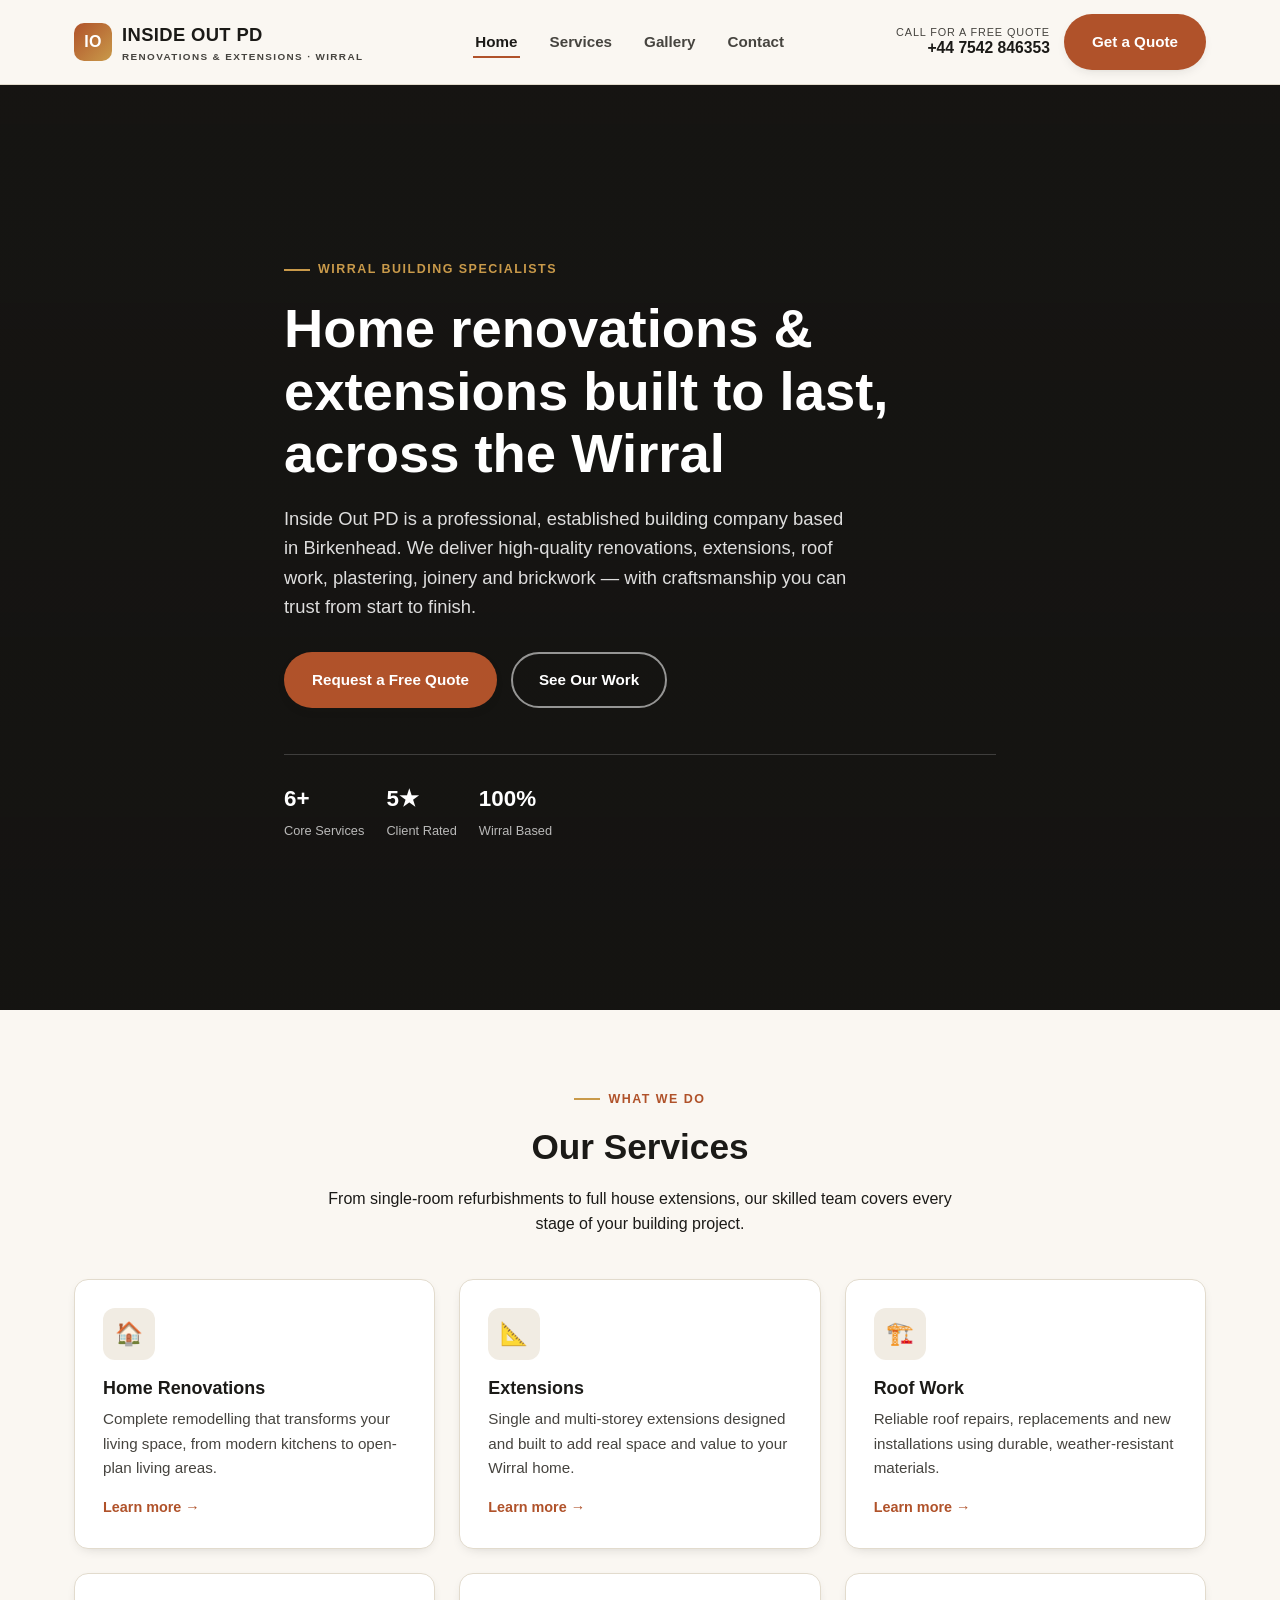
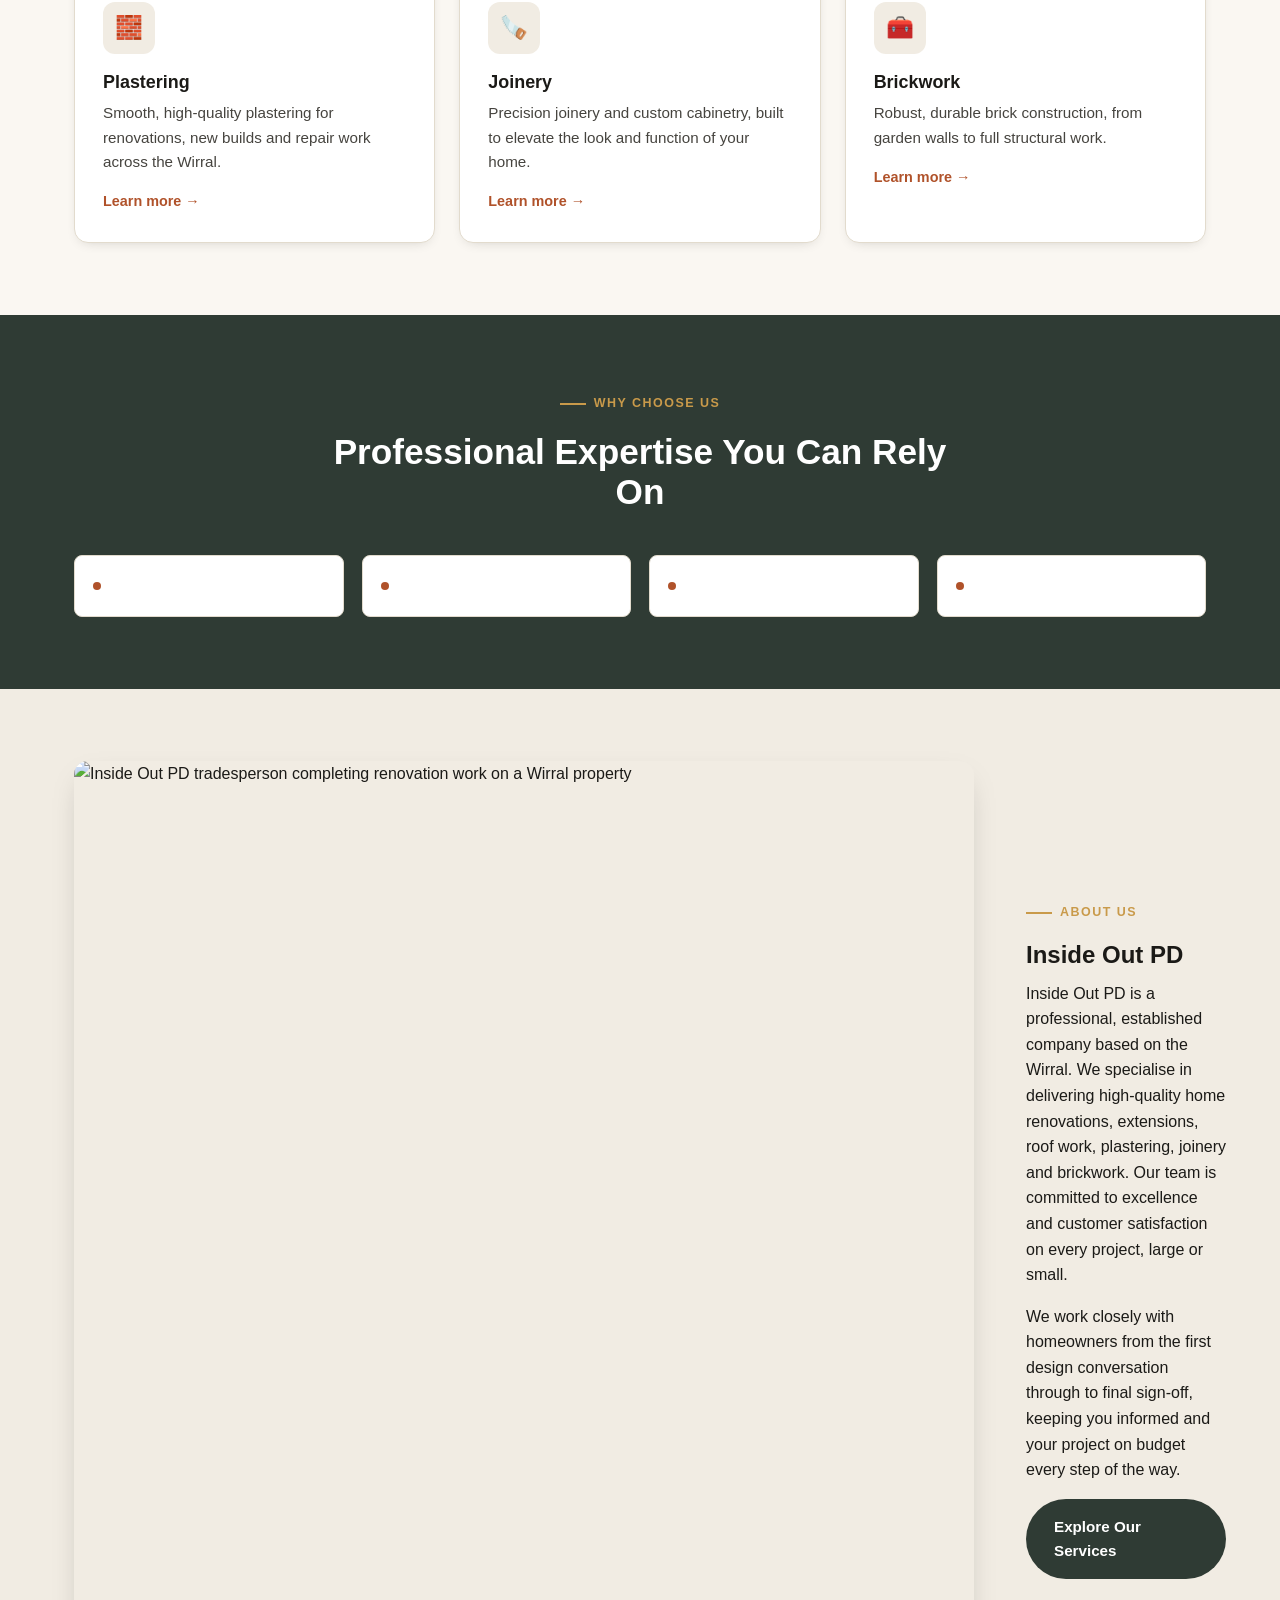
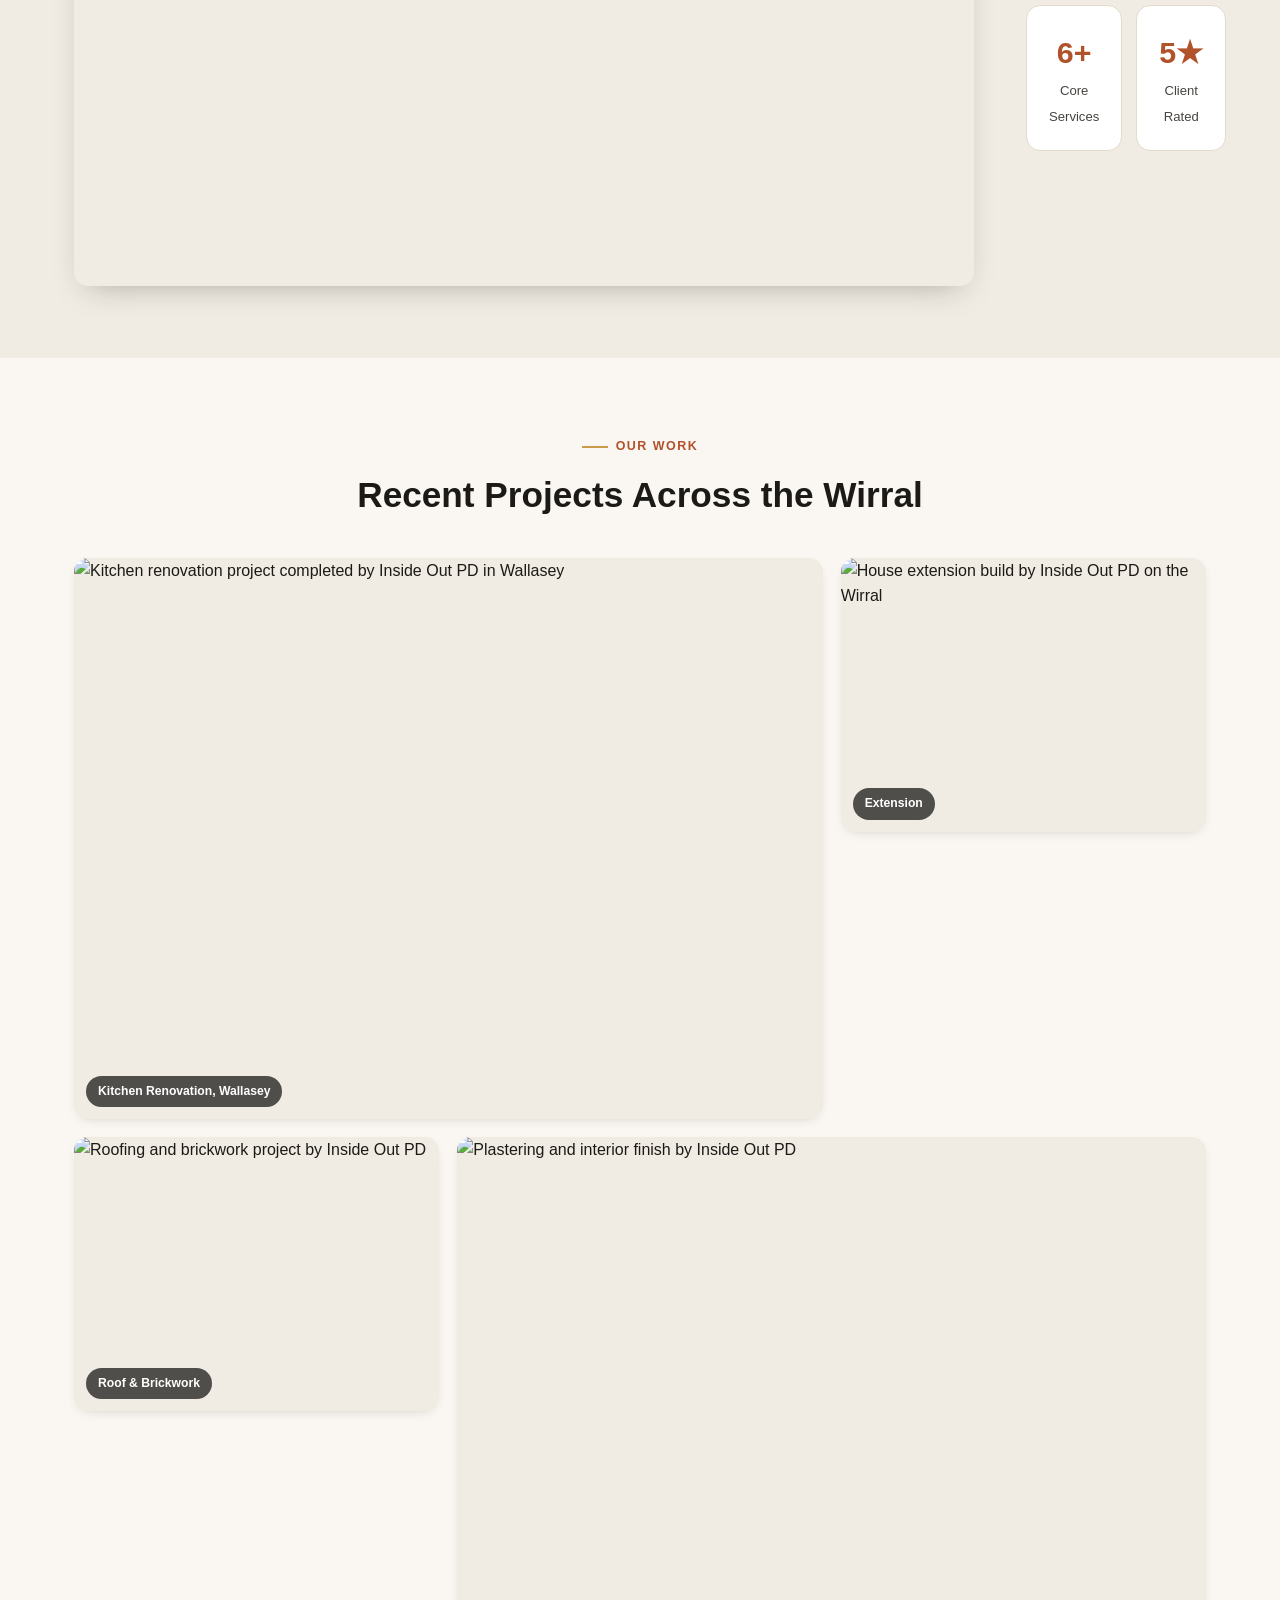
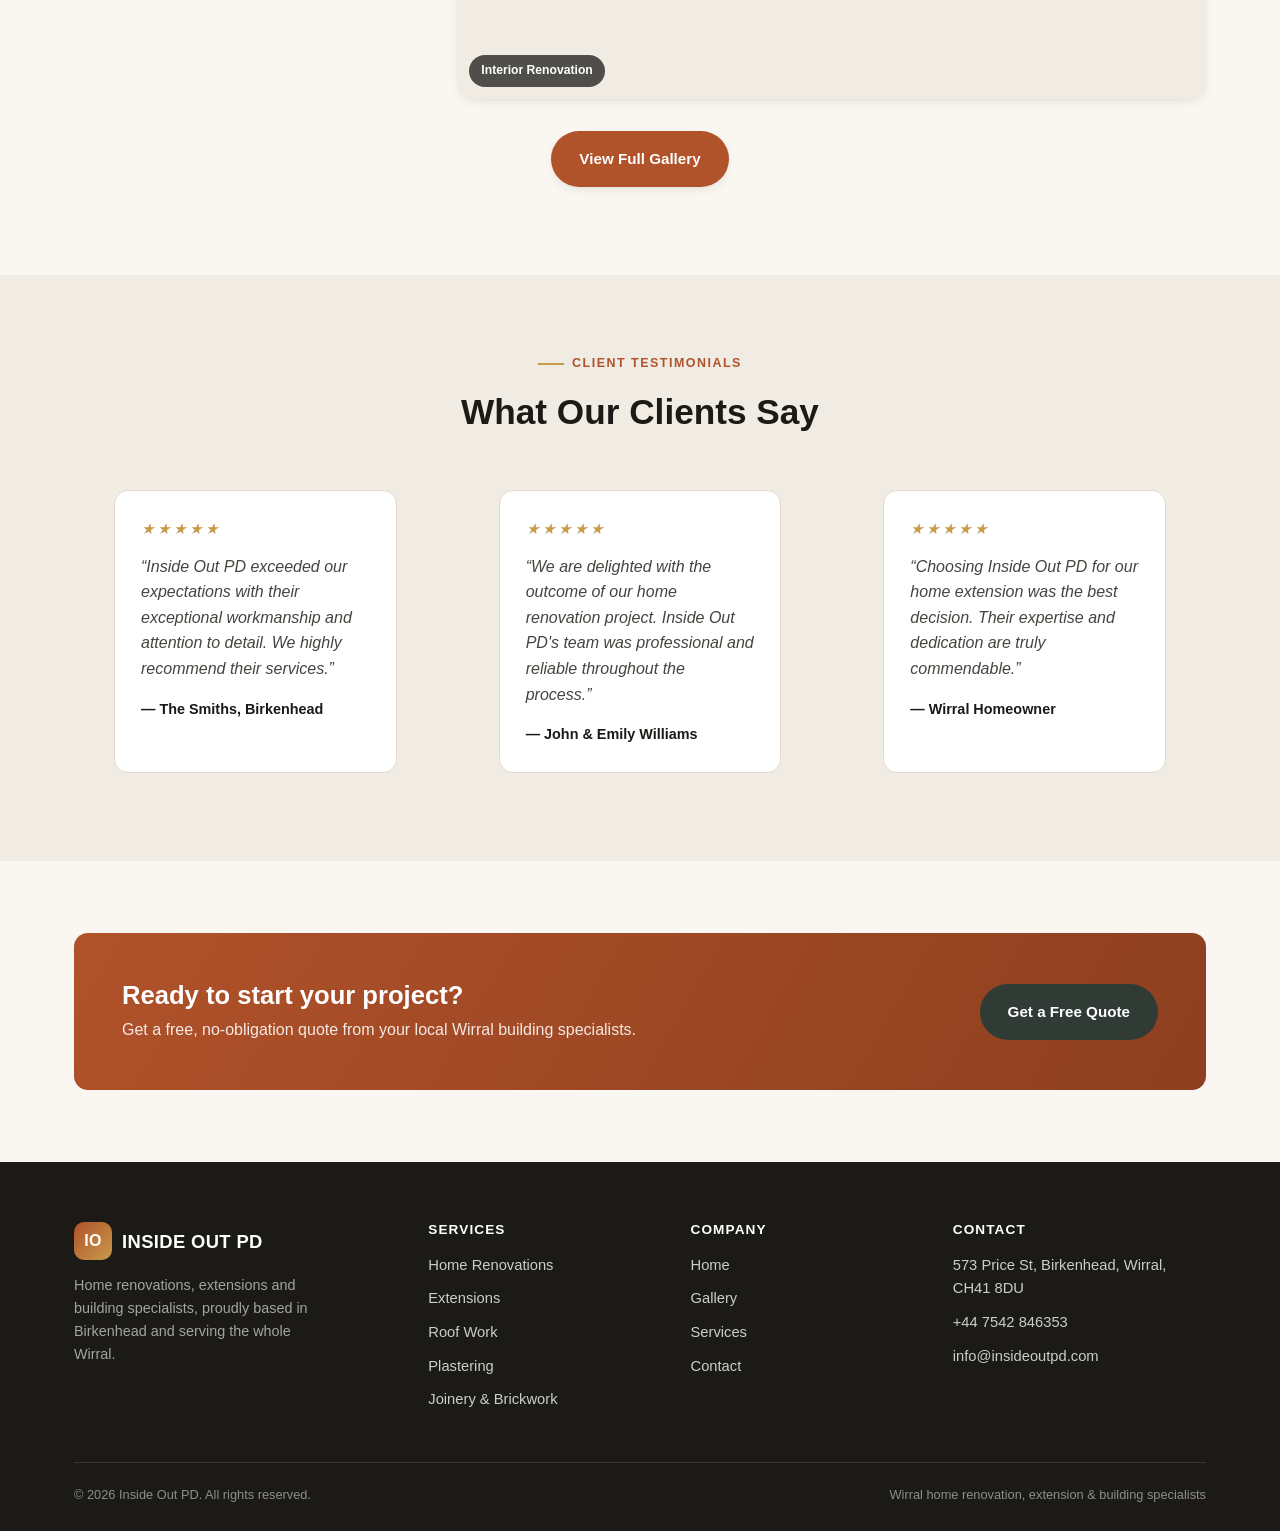
==== index.html @ a09af20e "Initial build — Inside Out PD website Static, SEO/GEO/AI-optimised site rebuilt from the Wix source " ====
<!doctype html>
<html lang="en-GB">
<head>
<meta charset="UTF-8">
<meta name="viewport" content="width=device-width, initial-scale=1">
<title>Inside Out PD | Home Renovations &amp; Extensions, Wirral</title>
<meta name="description" content="Inside Out PD is a trusted Wirral building firm delivering home renovations, extensions, roofing, plastering, joinery &amp; brickwork in Birkenhead, Wallasey &amp; across the Wirral. Get a free quote.">
<link rel="canonical" href="https://www.insideoutpd.com/">
<meta name="robots" content="index, follow, max-image-preview:large">
<meta name="theme-color" content="#1b1a17">
<link rel="icon" href="/favicon.ico" sizes="any">

<!-- Open Graph / Social -->
<meta property="og:type" content="website">
<meta property="og:site_name" content="Inside Out PD">
<meta property="og:title" content="Inside Out PD | Home Renovations & Extensions, Wirral">
<meta property="og:description" content="Trusted Wirral builders for renovations, extensions, roofing, plastering, joinery &amp; brickwork. Skilled team, exceptional craftsmanship, reliable service.">
<meta property="og:url" content="https://www.insideoutpd.com/">
<meta property="og:image" content="https://www.insideoutpd.com/images/hero.jpg">
<meta property="og:locale" content="en_GB">
<meta name="twitter:card" content="summary_large_image">
<meta name="twitter:title" content="Inside Out PD | Home Renovations & Extensions, Wirral">
<meta name="twitter:description" content="Trusted Wirral builders for renovations, extensions, roofing, plastering, joinery &amp; brickwork.">
<meta name="twitter:image" content="https://www.insideoutpd.com/images/hero.jpg">

<!-- Local / geo signals -->
<meta name="geo.region" content="GB-WRL">
<meta name="geo.placename" content="Birkenhead, Wirral">
<meta name="geo.position" content="53.3928;-3.0181">
<meta name="ICBM" content="53.3928, -3.0181">

<link rel="stylesheet" href="/css/style.css">

<!-- LocalBusiness structured data -->
<script type="application/ld+json">
{
  "@context": "https://schema.org",
  "@type": "GeneralContractor",
  "@id": "https://www.insideoutpd.com/#business",
  "name": "Inside Out PD",
  "alternateName": "INSIDE OUT PD",
  "description": "Inside Out PD is an established Wirral-based building company specialising in home renovations, extensions, roof work, plastering, joinery and brickwork.",
  "url": "https://www.insideoutpd.com/",
  "telephone": "+447542846353",
  "email": "info@insideoutpd.com",
  "image": "https://www.insideoutpd.com/images/hero.jpg",
  "logo": "https://www.insideoutpd.com/images/hero.jpg",
  "priceRange": "££",
  "address": {
    "@type": "PostalAddress",
    "streetAddress": "573 Price St",
    "addressLocality": "Birkenhead",
    "addressRegion": "Wirral",
    "postalCode": "CH41 8DU",
    "addressCountry": "GB"
  },
  "geo": {
    "@type": "GeoCoordinates",
    "latitude": 53.3928,
    "longitude": -3.0181
  },
  "areaServed": [
    { "@type": "City", "name": "Birkenhead" },
    { "@type": "City", "name": "Wallasey" },
    { "@type": "City", "name": "Bebington" },
    { "@type": "City", "name": "Bromborough" },
    { "@type": "City", "name": "Heswall" },
    { "@type": "City", "name": "West Kirby" },
    { "@type": "City", "name": "Hoylake" },
    { "@type": "City", "name": "Prenton" },
    { "@type": "City", "name": "Oxton" },
    { "@type": "City", "name": "New Brighton" },
    { "@type": "AdministrativeArea", "name": "Wirral" }
  ],
  "openingHoursSpecification": [
    { "@type": "OpeningHoursSpecification", "dayOfWeek": ["Monday","Tuesday","Wednesday","Thursday","Friday"], "opens": "08:00", "closes": "18:00" },
    { "@type": "OpeningHoursSpecification", "dayOfWeek": "Saturday", "opens": "09:00", "closes": "14:00" }
  ],
  "sameAs": [],
  "hasOfferCatalog": {
    "@type": "OfferCatalog",
    "name": "Building services",
    "itemListElement": [
      { "@type": "Offer", "itemOffered": { "@type": "Service", "name": "Home Renovations" } },
      { "@type": "Offer", "itemOffered": { "@type": "Service", "name": "House Extensions" } },
      { "@type": "Offer", "itemOffered": { "@type": "Service", "name": "Roof Work" } },
      { "@type": "Offer", "itemOffered": { "@type": "Service", "name": "Plastering" } },
      { "@type": "Offer", "itemOffered": { "@type": "Service", "name": "Joinery" } },
      { "@type": "Offer", "itemOffered": { "@type": "Service", "name": "Brickwork" } }
    ]
  }
}
</script>

<!-- FAQ structured data (also boosts AI answer-engine / voice search visibility) -->
<script type="application/ld+json">
{
  "@context": "https://schema.org",
  "@type": "FAQPage",
  "mainEntity": [
    {
      "@type": "Question",
      "name": "What areas of the Wirral does Inside Out PD cover?",
      "acceptedAnswer": { "@type": "Answer", "text": "Inside Out PD is based in Birkenhead and works right across the Wirral peninsula, including Wallasey, Bebington, Bromborough, Heswall, West Kirby, Hoylake, Prenton, Oxton and New Brighton." }
    },
    {
      "@type": "Question",
      "name": "What building services does Inside Out PD offer?",
      "acceptedAnswer": { "@type": "Answer", "text": "We handle full home renovations, house extensions, roof work (repairs, replacements and new installations), plastering, joinery and brickwork, from first design consultation through to completion." }
    },
    {
      "@type": "Question",
      "name": "Is Inside Out PD experienced with house extensions in Wirral?",
      "acceptedAnswer": { "@type": "Answer", "text": "Yes. House extensions are one of our core specialisms, covering everything from single-storey kitchen extensions to full multi-room additions, managed from planning through to snagging." }
    },
    {
      "@type": "Question",
      "name": "How do I get a quote from Inside Out PD?",
      "acceptedAnswer": { "@type": "Answer", "text": "Call +44 7542 846353, email info@insideoutpd.com, or fill in the contact form on this website with details of your project and we'll get back to you to arrange a free, no-obligation consultation." }
    }
  ]
}
</script>
</head>
<body>
<a class="skip-link" href="#main">Skip to main content</a>

<header class="site-header">
  <div class="wrap">
    <a class="brand" href="/">
      <span class="brand-mark">IO</span>
      <span>INSIDE OUT PD<small>Renovations &amp; Extensions · Wirral</small></span>
    </a>
    <nav class="primary-nav" id="primary-nav" aria-label="Primary">
      <ul>
        <li><a href="/" aria-current="page">Home</a></li>
        <li><a href="/services.html">Services</a></li>
        <li><a href="/gallery.html">Gallery</a></li>
        <li><a href="/contact.html">Contact</a></li>
      </ul>
    </nav>
    <div class="header-cta">
      <a class="header-phone" href="tel:+447542846353">
        <small>Call for a free quote</small>
        <strong>+44 7542 846353</strong>
      </a>
      <a class="btn btn-primary" href="/contact.html">Get a Quote</a>
      <button class="nav-toggle" aria-label="Toggle menu" aria-expanded="false" aria-controls="primary-nav"><span></span></button>
    </div>
  </div>
</header>

<main id="main">

  <section class="hero">
    <div class="hero-media"><img src="/images/hero.jpg" alt="Recently completed home renovation and extension by Inside Out PD in Wirral" width="2000" height="1224" fetchpriority="high"></div>
    <div class="wrap">
      <p class="eyebrow">Wirral Building Specialists</p>
      <h1>Home renovations &amp; extensions built to last, across the Wirral</h1>
      <p class="lead">Inside Out PD is a professional, established building company based in Birkenhead. We deliver high-quality renovations, extensions, roof work, plastering, joinery and brickwork — with craftsmanship you can trust from start to finish.</p>
      <div class="hero-actions">
        <a class="btn btn-primary" href="/contact.html">Request a Free Quote</a>
        <a class="btn btn-outline" href="/gallery.html">See Our Work</a>
      </div>
      <div class="hero-trust">
        <div><strong>6+</strong><span>Core Services</span></div>
        <div><strong>5★</strong><span>Client Rated</span></div>
        <div><strong>100%</strong><span>Wirral Based</span></div>
      </div>
    </div>
  </section>

  <section aria-labelledby="services-heading">
    <div class="wrap">
      <div class="section-head center">
        <p class="eyebrow">What We Do</p>
        <h2 id="services-heading">Our Services</h2>
        <p>From single-room refurbishments to full house extensions, our skilled team covers every stage of your building project.</p>
      </div>
      <div class="grid grid-3">
        <article class="card service-card">
          <div class="icon" aria-hidden="true">🏠</div>
          <h3>Home Renovations</h3>
          <p>Complete remodelling that transforms your living space, from modern kitchens to open-plan living areas.</p>
          <a href="/services.html#renovations">Learn more →</a>
        </article>
        <article class="card service-card">
          <div class="icon" aria-hidden="true">📐</div>
          <h3>Extensions</h3>
          <p>Single and multi-storey extensions designed and built to add real space and value to your Wirral home.</p>
          <a href="/services.html#extensions">Learn more →</a>
        </article>
        <article class="card service-card">
          <div class="icon" aria-hidden="true">🏗️</div>
          <h3>Roof Work</h3>
          <p>Reliable roof repairs, replacements and new installations using durable, weather-resistant materials.</p>
          <a href="/services.html#roofing">Learn more →</a>
        </article>
        <article class="card service-card">
          <div class="icon" aria-hidden="true">🧱</div>
          <h3>Plastering</h3>
          <p>Smooth, high-quality plastering for renovations, new builds and repair work across the Wirral.</p>
          <a href="/services.html#plastering">Learn more →</a>
        </article>
        <article class="card service-card">
          <div class="icon" aria-hidden="true">🪚</div>
          <h3>Joinery</h3>
          <p>Precision joinery and custom cabinetry, built to elevate the look and function of your home.</p>
          <a href="/services.html#joinery">Learn more →</a>
        </article>
        <article class="card service-card">
          <div class="icon" aria-hidden="true">🧰</div>
          <h3>Brickwork</h3>
          <p>Robust, durable brick construction, from garden walls to full structural work.</p>
          <a href="/services.html#brickwork">Learn more →</a>
        </article>
      </div>
    </div>
  </section>

  <section class="section-dark" aria-labelledby="expertise-heading">
    <div class="wrap">
      <div class="section-head center">
        <p class="eyebrow">Why Choose Us</p>
        <h2 id="expertise-heading">Professional Expertise You Can Rely On</h2>
      </div>
      <ul class="value-list">
        <li>Skilled Team</li>
        <li>Exceptional Craftsmanship</li>
        <li>Reliable &amp; Accountable</li>
        <li>Free, No-Obligation Quotes</li>
      </ul>
    </div>
  </section>

  <section class="section-alt" aria-labelledby="about-heading">
    <div class="wrap about-grid">
      <div class="about-media">
        <img src="/images/about.jpg" alt="Inside Out PD tradesperson completing renovation work on a Wirral property" width="900" height="1125" loading="lazy">
      </div>
      <div>
        <p class="eyebrow">About Us</p>
        <h2 id="about-heading">Inside Out PD</h2>
        <p>Inside Out PD is a professional, established company based on the Wirral. We specialise in delivering high-quality home renovations, extensions, roof work, plastering, joinery and brickwork. Our team is committed to excellence and customer satisfaction on every project, large or small.</p>
        <p>We work closely with homeowners from the first design conversation through to final sign-off, keeping you informed and your project on budget every step of the way.</p>
        <a class="btn btn-dark" href="/services.html">Explore Our Services</a>
        <div class="about-stats">
          <div class="stat"><strong>6+</strong><span>Core Services</span></div>
          <div class="stat"><strong>5★</strong><span>Client Rated</span></div>
        </div>
      </div>
    </div>
  </section>

  <section aria-labelledby="work-heading">
    <div class="wrap">
      <div class="section-head center">
        <p class="eyebrow">Our Work</p>
        <h2 id="work-heading">Recent Projects Across the Wirral</h2>
      </div>
      <div class="gallery-grid">
        <div class="gallery-item wide"><img src="/images/work-1.jpg" alt="Kitchen renovation project completed by Inside Out PD in Wallasey" loading="lazy"><span class="tag">Kitchen Renovation, Wallasey</span></div>
        <div class="gallery-item"><img src="/images/work-2.jpg" alt="House extension build by Inside Out PD on the Wirral" loading="lazy"><span class="tag">Extension</span></div>
        <div class="gallery-item"><img src="/images/work-4.jpg" alt="Roofing and brickwork project by Inside Out PD" loading="lazy"><span class="tag">Roof &amp; Brickwork</span></div>
        <div class="gallery-item wide"><img src="/images/work-5.jpg" alt="Plastering and interior finish by Inside Out PD" loading="lazy"><span class="tag">Interior Renovation</span></div>
      </div>
      <p style="text-align:center; margin-top:32px;"><a class="btn btn-primary" href="/gallery.html">View Full Gallery</a></p>
    </div>
  </section>

  <section class="section-alt" aria-labelledby="testimonials-heading">
    <div class="wrap">
      <div class="section-head center">
        <p class="eyebrow">Client Testimonials</p>
        <h2 id="testimonials-heading">What Our Clients Say</h2>
      </div>
      <div class="testimonial-grid">
        <blockquote class="testimonial-card">
          <p class="stars" aria-hidden="true">★★★★★</p>
          <p>“Inside Out PD exceeded our expectations with their exceptional workmanship and attention to detail. We highly recommend their services.”</p>
          <footer>— The Smiths, Birkenhead</footer>
        </blockquote>
        <blockquote class="testimonial-card">
          <p class="stars" aria-hidden="true">★★★★★</p>
          <p>“We are delighted with the outcome of our home renovation project. Inside Out PD's team was professional and reliable throughout the process.”</p>
          <footer>— John &amp; Emily Williams</footer>
        </blockquote>
        <blockquote class="testimonial-card">
          <p class="stars" aria-hidden="true">★★★★★</p>
          <p>“Choosing Inside Out PD for our home extension was the best decision. Their expertise and dedication are truly commendable.”</p>
          <footer>— Wirral Homeowner</footer>
        </blockquote>
      </div>
    </div>
  </section>

  <section aria-labelledby="cta-heading">
    <div class="wrap">
      <div class="cta-band">
        <div>
          <h2 id="cta-heading">Ready to start your project?</h2>
          <p>Get a free, no-obligation quote from your local Wirral building specialists.</p>
        </div>
        <a class="btn btn-dark" href="/contact.html">Get a Free Quote</a>
      </div>
    </div>
  </section>

</main>

<footer class="site-footer" id="contact">
  <div class="wrap">
    <div class="footer-grid">
      <div class="footer-brand">
        <a class="brand" href="/" style="color:#fff; margin-bottom:14px;">
          <span class="brand-mark">IO</span>
          <span>INSIDE OUT PD</span>
        </a>
        <p>Home renovations, extensions and building specialists, proudly based in Birkenhead and serving the whole Wirral.</p>
      </div>
      <div>
        <h4>Services</h4>
        <ul>
          <li><a href="/services.html#renovations">Home Renovations</a></li>
          <li><a href="/services.html#extensions">Extensions</a></li>
          <li><a href="/services.html#roofing">Roof Work</a></li>
          <li><a href="/services.html#plastering">Plastering</a></li>
          <li><a href="/services.html#joinery">Joinery &amp; Brickwork</a></li>
        </ul>
      </div>
      <div>
        <h4>Company</h4>
        <ul>
          <li><a href="/">Home</a></li>
          <li><a href="/gallery.html">Gallery</a></li>
          <li><a href="/services.html">Services</a></li>
          <li><a href="/contact.html">Contact</a></li>
        </ul>
      </div>
      <div>
        <h4>Contact</h4>
        <address style="font-style:normal;">
          <ul>
            <li>573 Price St, Birkenhead, Wirral, CH41 8DU</li>
            <li><a href="tel:+447542846353">+44 7542 846353</a></li>
            <li><a href="mailto:info@insideoutpd.com">info@insideoutpd.com</a></li>
          </ul>
        </address>
      </div>
    </div>
    <div class="footer-bottom">
      <span>© <span id="year">2026</span> Inside Out PD. All rights reserved.</span>
      <span>Wirral home renovation, extension &amp; building specialists</span>
    </div>
  </div>
</footer>

<script src="/js/main.js"></script>
</body>
</html>
---- css/style.css ----
/* ==========================================================================
   INSIDE OUT PD — stylesheet
   Home renovations, extensions & building specialists, Wirral
   ========================================================================== */

:root {
  --ink: #1b1a17;
  --ink-soft: #46443f;
  --paper: #faf7f2;
  --paper-alt: #f1ece3;
  --line: #e2dbcd;
  --brand: #b0522a;      /* brick/terracotta */
  --brand-dark: #8d3f1f;
  --brand-ink: #ffffff;
  --accent: #2f3b34;     /* deep slate green */
  --accent-light: #3f4f45;
  --gold: #c99a4a;
  --radius: 14px;
  --radius-sm: 8px;
  --shadow: 0 12px 30px -14px rgba(27, 26, 23, 0.35);
  --shadow-sm: 0 4px 14px -8px rgba(27, 26, 23, 0.3);
  --max: 1180px;
  --font: -apple-system, BlinkMacSystemFont, "Segoe UI", Roboto, "Helvetica Neue", Arial, sans-serif;
}

* { box-sizing: border-box; }
html { scroll-behavior: smooth; }

body {
  margin: 0;
  font-family: var(--font);
  color: var(--ink);
  background: var(--paper);
  line-height: 1.6;
  -webkit-font-smoothing: antialiased;
}

img { max-width: 100%; display: block; }
a { color: inherit; }
h1, h2, h3, h4 { line-height: 1.15; margin: 0 0 .5em; font-weight: 700; }
p { margin: 0 0 1em; }
ul { margin: 0; padding: 0; list-style: none; }

.wrap {
  max-width: var(--max);
  margin: 0 auto;
  padding: 0 24px;
}

.skip-link {
  position: absolute;
  left: -999px;
  top: 0;
  background: var(--brand);
  color: #fff;
  padding: 12px 18px;
  z-index: 200;
  border-radius: 0 0 8px 0;
}
.skip-link:focus { left: 0; }

/* ---------- Buttons ---------- */
.btn {
  display: inline-flex;
  align-items: center;
  gap: 8px;
  padding: 14px 26px;
  border-radius: 999px;
  font-weight: 700;
  font-size: 0.95rem;
  text-decoration: none;
  border: 2px solid transparent;
  cursor: pointer;
  transition: transform .15s ease, box-shadow .15s ease, background-color .15s ease, color .15s ease;
}
.btn:hover { transform: translateY(-2px); }
.btn-primary {
  background: var(--brand);
  color: #fff;
  box-shadow: var(--shadow-sm);
}
.btn-primary:hover { background: var(--brand-dark); }
.btn-outline {
  background: transparent;
  border-color: rgba(255,255,255,0.55);
  color: inherit;
}
.btn-outline:hover { background: rgba(255,255,255,0.12); }
.btn-dark {
  background: var(--accent);
  color: #fff;
}
.btn-dark:hover { background: var(--accent-light); }
.btn-block { width: 100%; justify-content: center; }

/* ---------- Header ---------- */
.site-header {
  position: sticky;
  top: 0;
  z-index: 100;
  background: rgba(250, 247, 242, 0.92);
  backdrop-filter: saturate(160%) blur(10px);
  border-bottom: 1px solid var(--line);
}
.site-header .wrap {
  display: flex;
  align-items: center;
  justify-content: space-between;
  padding-top: 14px;
  padding-bottom: 14px;
  gap: 24px;
}
.brand {
  display: flex;
  align-items: center;
  gap: 10px;
  text-decoration: none;
  font-weight: 800;
  letter-spacing: 0.02em;
  font-size: 1.15rem;
  color: var(--ink);
}
.brand-mark {
  width: 38px;
  height: 38px;
  border-radius: 10px;
  background: linear-gradient(135deg, var(--brand), var(--gold));
  display: grid;
  place-items: center;
  color: #fff;
  font-size: 1rem;
  font-weight: 900;
  flex: none;
}
.brand small {
  display: block;
  font-size: 0.62rem;
  font-weight: 600;
  letter-spacing: 0.14em;
  color: var(--ink-soft);
  text-transform: uppercase;
}

.nav-toggle {
  display: none;
  background: none;
  border: 1px solid var(--line);
  border-radius: 8px;
  padding: 8px 10px;
  cursor: pointer;
}
.nav-toggle span,
.nav-toggle span::before,
.nav-toggle span::after {
  content: "";
  display: block;
  width: 20px;
  height: 2px;
  background: var(--ink);
  position: relative;
  transition: transform .2s ease, opacity .2s ease;
}
.nav-toggle span::before { position: absolute; top: -6px; }
.nav-toggle span::after { position: absolute; top: 6px; }

.primary-nav ul {
  display: flex;
  align-items: center;
  gap: 28px;
}
.primary-nav a {
  text-decoration: none;
  font-weight: 600;
  font-size: 0.95rem;
  color: var(--ink-soft);
  padding: 6px 2px;
  border-bottom: 2px solid transparent;
}
.primary-nav a:hover,
.primary-nav a[aria-current="page"] {
  color: var(--ink);
  border-color: var(--brand);
}
.header-cta {
  display: flex;
  align-items: center;
  gap: 14px;
}
.header-phone {
  display: flex;
  flex-direction: column;
  text-decoration: none;
  text-align: right;
  line-height: 1.2;
}
.header-phone small { font-size: 0.68rem; color: var(--ink-soft); text-transform: uppercase; letter-spacing: .08em; }
.header-phone strong { font-size: 0.98rem; }

/* ---------- Hero ---------- */
.hero {
  position: relative;
  color: #fff;
  background: linear-gradient(180deg, rgba(19,18,16,.68), rgba(19,18,16,.82)), var(--ink) center/cover;
}
.hero-media {
  position: absolute;
  inset: 0;
  z-index: -1;
}
.hero-media img {
  width: 100%;
  height: 100%;
  object-fit: cover;
}
.hero .wrap {
  padding-top: 96px;
  padding-bottom: 96px;
  max-width: 760px;
}
.eyebrow {
  display: inline-flex;
  align-items: center;
  gap: 8px;
  font-size: 0.78rem;
  font-weight: 700;
  letter-spacing: .12em;
  text-transform: uppercase;
  color: var(--gold);
  margin-bottom: 18px;
}
.eyebrow::before {
  content: "";
  width: 26px;
  height: 2px;
  background: var(--gold);
}
.hero h1 {
  font-size: clamp(2.1rem, 5vw, 3.4rem);
  margin-bottom: 18px;
}
.hero p.lead {
  font-size: 1.15rem;
  color: rgba(255,255,255,0.86);
  max-width: 56ch;
}
.hero-actions {
  display: flex;
  flex-wrap: wrap;
  gap: 14px;
  margin-top: 30px;
}
.hero-trust {
  display: flex;
  flex-wrap: wrap;
  gap: 22px;
  margin-top: 46px;
  padding-top: 26px;
  border-top: 1px solid rgba(255,255,255,0.18);
}
.hero-trust div strong { display: block; font-size: 1.4rem; }
.hero-trust div span { font-size: 0.8rem; color: rgba(255,255,255,0.7); }

/* Page header (non-home) */
.page-header {
  background: var(--accent);
  color: #fff;
  padding: 64px 0 46px;
}
.page-header .eyebrow { color: var(--gold); }
.page-header h1 { font-size: clamp(1.9rem, 4vw, 2.6rem); }
.page-header p { color: rgba(255,255,255,0.8); max-width: 62ch; }
.breadcrumbs {
  font-size: 0.82rem;
  color: rgba(255,255,255,0.65);
  margin-bottom: 18px;
}
.breadcrumbs a { color: rgba(255,255,255,0.85); text-decoration: none; }
.breadcrumbs a:hover { text-decoration: underline; }

/* ---------- Sections ---------- */
section { padding: 72px 0; }
.section-alt { background: var(--paper-alt); }
.section-dark { background: var(--accent); color: #fff; }
.section-dark .section-head p { color: rgba(255,255,255,0.75); }

.section-head { max-width: 640px; margin-bottom: 42px; }
.section-head.center { margin-left: auto; margin-right: auto; text-align: center; }
.section-head .eyebrow { color: var(--brand); }
.section-dark .section-head .eyebrow { color: var(--gold); }
.section-head h2 { font-size: clamp(1.6rem, 3.2vw, 2.2rem); }

/* ---------- Grids / Cards ---------- */
.grid {
  display: grid;
  gap: 24px;
}
.grid-3 { grid-template-columns: repeat(3, 1fr); }
.grid-4 { grid-template-columns: repeat(4, 1fr); }
.grid-2 { grid-template-columns: repeat(2, 1fr); }

.card {
  background: #fff;
  border: 1px solid var(--line);
  border-radius: var(--radius);
  padding: 28px;
  box-shadow: var(--shadow-sm);
}
.service-card .icon {
  width: 52px;
  height: 52px;
  border-radius: 12px;
  background: var(--paper-alt);
  color: var(--brand);
  display: grid;
  place-items: center;
  margin-bottom: 18px;
  font-size: 1.4rem;
}
.service-card h3 { font-size: 1.12rem; }
.service-card p { color: var(--ink-soft); font-size: 0.95rem; margin-bottom: 14px; }
.service-card a { font-weight: 700; color: var(--brand); text-decoration: none; font-size: 0.9rem; }
.service-card a:hover { text-decoration: underline; }

.stat-row {
  display: flex;
  flex-wrap: wrap;
  gap: 20px;
}
.stat {
  flex: 1 1 160px;
  background: #fff;
  border: 1px solid var(--line);
  border-radius: var(--radius);
  padding: 22px;
  text-align: center;
}
.stat strong { display: block; font-size: 1.9rem; color: var(--brand); }
.stat span { font-size: 0.82rem; color: var(--ink-soft); }

/* Values / expertise */
.value-list {
  display: grid;
  grid-template-columns: repeat(4, 1fr);
  gap: 18px;
}
.value-list li {
  background: #fff;
  border: 1px solid var(--line);
  border-radius: var(--radius-sm);
  padding: 18px;
  font-weight: 700;
  font-size: 0.95rem;
  display: flex;
  align-items: center;
  gap: 10px;
}
.value-list li::before {
  content: "";
  width: 8px;
  height: 8px;
  border-radius: 50%;
  background: var(--brand);
  flex: none;
}

/* About */
.about-grid {
  display: grid;
  grid-template-columns: 1fr 1fr;
  gap: 52px;
  align-items: center;
}
.about-media { position: relative; }
.about-media img {
  border-radius: var(--radius);
  box-shadow: var(--shadow);
  aspect-ratio: 4/5;
  object-fit: cover;
  background: var(--paper-alt);
}
.about-stats {
  display: grid;
  grid-template-columns: repeat(2, 1fr);
  gap: 14px;
  margin-top: 26px;
}

/* Gallery */
.gallery-grid {
  display: grid;
  grid-template-columns: repeat(3, 1fr);
  gap: 18px;
}
.gallery-item {
  position: relative;
  border-radius: var(--radius);
  overflow: hidden;
  background: var(--paper-alt);
  aspect-ratio: 4/3;
  box-shadow: var(--shadow-sm);
}
.gallery-item img { width: 100%; height: 100%; object-fit: cover; transition: transform .35s ease; }
.gallery-item:hover img { transform: scale(1.05); }
.gallery-item .tag {
  position: absolute;
  left: 12px;
  bottom: 12px;
  background: rgba(27,26,23,.75);
  color: #fff;
  font-size: 0.76rem;
  font-weight: 700;
  padding: 6px 12px;
  border-radius: 999px;
}
.gallery-item.wide { grid-column: span 2; }
.gallery-filter {
  display: flex;
  flex-wrap: wrap;
  gap: 10px;
  margin-bottom: 30px;
}
.gallery-filter button {
  border: 1px solid var(--line);
  background: #fff;
  padding: 9px 18px;
  border-radius: 999px;
  font-weight: 600;
  font-size: 0.85rem;
  cursor: pointer;
}
.gallery-filter button.is-active,
.gallery-filter button:hover {
  background: var(--brand);
  border-color: var(--brand);
  color: #fff;
}

/* Testimonials */
.testimonial-grid {
  display: grid;
  grid-template-columns: repeat(3, 1fr);
  gap: 22px;
}
.testimonial-card {
  background: #fff;
  border: 1px solid var(--line);
  border-radius: var(--radius);
  padding: 26px;
}
.testimonial-card .stars { color: var(--gold); letter-spacing: 2px; margin-bottom: 12px; font-size: .95rem; }
.testimonial-card p { font-style: italic; color: var(--ink-soft); }
.testimonial-card footer { font-weight: 700; font-size: 0.9rem; margin-top: 12px; }

/* FAQ */
.faq-list { max-width: 780px; }
.faq-item {
  border: 1px solid var(--line);
  border-radius: var(--radius-sm);
  margin-bottom: 12px;
  background: #fff;
  overflow: hidden;
}
.faq-item summary {
  cursor: pointer;
  padding: 18px 20px;
  font-weight: 700;
  list-style: none;
  display: flex;
  justify-content: space-between;
  align-items: center;
  gap: 12px;
}
.faq-item summary::-webkit-details-marker { display: none; }
.faq-item summary::after {
  content: "+";
  font-size: 1.3rem;
  color: var(--brand);
  flex: none;
}
.faq-item[open] summary::after { content: "\2212"; }
.faq-item .faq-body {
  padding: 0 20px 20px;
  color: var(--ink-soft);
}

/* Process steps */
.process-list {
  counter-reset: step;
  display: grid;
  grid-template-columns: repeat(3, 1fr);
  gap: 24px;
}
.process-list li {
  position: relative;
  padding-top: 44px;
}
.process-list li::before {
  counter-increment: step;
  content: counter(step, decimal-leading-zero);
  position: absolute;
  top: 0;
  left: 0;
  font-size: 1.6rem;
  font-weight: 900;
  color: var(--brand);
  opacity: .5;
}
.process-list h3 { font-size: 1.05rem; }
.process-list p { color: var(--ink-soft); font-size: 0.92rem; }

/* Service area list */
.area-list {
  display: flex;
  flex-wrap: wrap;
  gap: 10px;
}
.area-list li {
  background: var(--paper-alt);
  border: 1px solid var(--line);
  border-radius: 999px;
  padding: 8px 16px;
  font-size: 0.88rem;
  font-weight: 600;
}

/* CTA band */
.cta-band {
  background: linear-gradient(120deg, var(--brand), var(--brand-dark));
  color: #fff;
  border-radius: var(--radius);
  padding: 48px;
  display: flex;
  align-items: center;
  justify-content: space-between;
  gap: 24px;
  flex-wrap: wrap;
}
.cta-band h2 { margin-bottom: 6px; font-size: 1.6rem; }
.cta-band p { color: rgba(255,255,255,0.88); margin: 0; }

/* Contact page */
.contact-grid {
  display: grid;
  grid-template-columns: 1fr 1.1fr;
  gap: 40px;
  align-items: start;
}
.contact-info-card {
  background: var(--accent);
  color: #fff;
  border-radius: var(--radius);
  padding: 34px;
}
.contact-info-card h3 { color: #fff; }
.contact-info-list li {
  display: flex;
  gap: 14px;
  margin-bottom: 18px;
  align-items: flex-start;
}
.contact-info-list a { color: #fff; text-decoration: none; font-weight: 600; }
.contact-info-list a:hover { text-decoration: underline; }
.contact-info-list .ico {
  width: 38px; height: 38px; border-radius: 9px;
  background: rgba(255,255,255,0.14);
  display: grid; place-items: center; flex: none;
}
.social-row { display: flex; gap: 10px; margin-top: 22px; }
.social-row a {
  width: 38px; height: 38px; border-radius: 50%;
  background: rgba(255,255,255,0.14);
  display: grid; place-items: center; text-decoration: none; color: #fff;
}

form.contact-form {
  background: #fff;
  border: 1px solid var(--line);
  border-radius: var(--radius);
  padding: 34px;
}
.form-row {
  display: grid;
  grid-template-columns: 1fr 1fr;
  gap: 18px;
}
.field { margin-bottom: 18px; }
.field label {
  display: block;
  font-weight: 700;
  font-size: 0.88rem;
  margin-bottom: 6px;
}
.field input,
.field select,
.field textarea {
  width: 100%;
  padding: 12px 14px;
  border-radius: var(--radius-sm);
  border: 1px solid var(--line);
  font: inherit;
  background: var(--paper);
}
.field input:focus,
.field select:focus,
.field textarea:focus {
  outline: 2px solid var(--brand);
  outline-offset: 1px;
}
.field textarea { resize: vertical; min-height: 130px; }
.hp-field { position: absolute; left: -9999px; top: -9999px; }
.form-note { font-size: 0.8rem; color: var(--ink-soft); margin-top: 12px; }
.form-status {
  margin-top: 16px;
  font-weight: 600;
  font-size: 0.92rem;
}
.form-status[data-state="success"] { color: #2c6b3f; }
.form-status[data-state="error"] { color: #b0342a; }

.map-embed {
  border-radius: var(--radius);
  overflow: hidden;
  border: 1px solid var(--line);
  margin-top: 24px;
}
.map-embed iframe { width: 100%; height: 320px; border: 0; display: block; }

/* Footer */
.site-footer {
  background: var(--ink);
  color: rgba(255,255,255,0.78);
  padding: 60px 0 26px;
}
.footer-grid {
  display: grid;
  grid-template-columns: 1.4fr 1fr 1fr 1.1fr;
  gap: 32px;
  margin-bottom: 40px;
}
.footer-grid h4 {
  color: #fff;
  font-size: 0.85rem;
  text-transform: uppercase;
  letter-spacing: .08em;
  margin-bottom: 16px;
}
.footer-grid li { margin-bottom: 10px; font-size: 0.92rem; }
.footer-grid a { text-decoration: none; color: rgba(255,255,255,0.78); }
.footer-grid a:hover { color: #fff; }
.footer-brand p { color: rgba(255,255,255,0.6); font-size: 0.9rem; max-width: 32ch; }
.footer-bottom {
  border-top: 1px solid rgba(255,255,255,0.12);
  padding-top: 22px;
  display: flex;
  justify-content: space-between;
  flex-wrap: wrap;
  gap: 12px;
  font-size: 0.8rem;
  color: rgba(255,255,255,0.5);
}
.footer-bottom a { color: rgba(255,255,255,0.7); text-decoration: none; }
.footer-bottom a:hover { text-decoration: underline; }

/* 404 */
.error-page { text-align: center; padding: 120px 0; }
.error-page .code { font-size: 5rem; font-weight: 900; color: var(--brand); line-height: 1; }

/* Utility */
.mt-0 { margin-top: 0; }
.visually-hidden {
  position: absolute; width: 1px; height: 1px; overflow: hidden;
  clip: rect(0 0 0 0); white-space: nowrap;
}

/* ---------- Responsive ---------- */
@media (max-width: 960px) {
  .grid-4 { grid-template-columns: repeat(2, 1fr); }
  .grid-3 { grid-template-columns: repeat(2, 1fr); }
  .value-list { grid-template-columns: repeat(2, 1fr); }
  .about-grid { grid-template-columns: 1fr; }
  .contact-grid { grid-template-columns: 1fr; }
  .footer-grid { grid-template-columns: 1fr 1fr; }
  .process-list { grid-template-columns: 1fr; }
  .testimonial-grid { grid-template-columns: 1fr; }
}

@media (max-width: 760px) {
  .primary-nav { display: none; }
  .primary-nav.is-open {
    display: block;
    position: absolute;
    top: 100%;
    left: 0;
    right: 0;
    background: var(--paper);
    border-bottom: 1px solid var(--line);
    box-shadow: var(--shadow);
  }
  .primary-nav.is-open ul {
    flex-direction: column;
    align-items: flex-start;
    padding: 18px 24px 26px;
    gap: 16px;
  }
  .nav-toggle { display: block; }
  .header-phone { display: none; }
  .brand { font-size: 0.92rem; gap: 8px; }
  .brand-mark { width: 32px; height: 32px; font-size: 0.85rem; border-radius: 8px; }
  .brand small { display: none; }
  .site-header .wrap { padding-top: 10px; padding-bottom: 10px; }
  .grid-3, .grid-4, .grid-2 { grid-template-columns: 1fr; }
  .gallery-grid { grid-template-columns: repeat(2, 1fr); }
  .gallery-item.wide { grid-column: span 2; }
  .form-row { grid-template-columns: 1fr; }
  .cta-band { flex-direction: column; align-items: flex-start; }
  .footer-grid { grid-template-columns: 1fr; }
  section { padding: 52px 0; }
}

@media (max-width: 480px) {
  .gallery-grid { grid-template-columns: 1fr; }
  .gallery-item.wide { grid-column: span 1; }
}
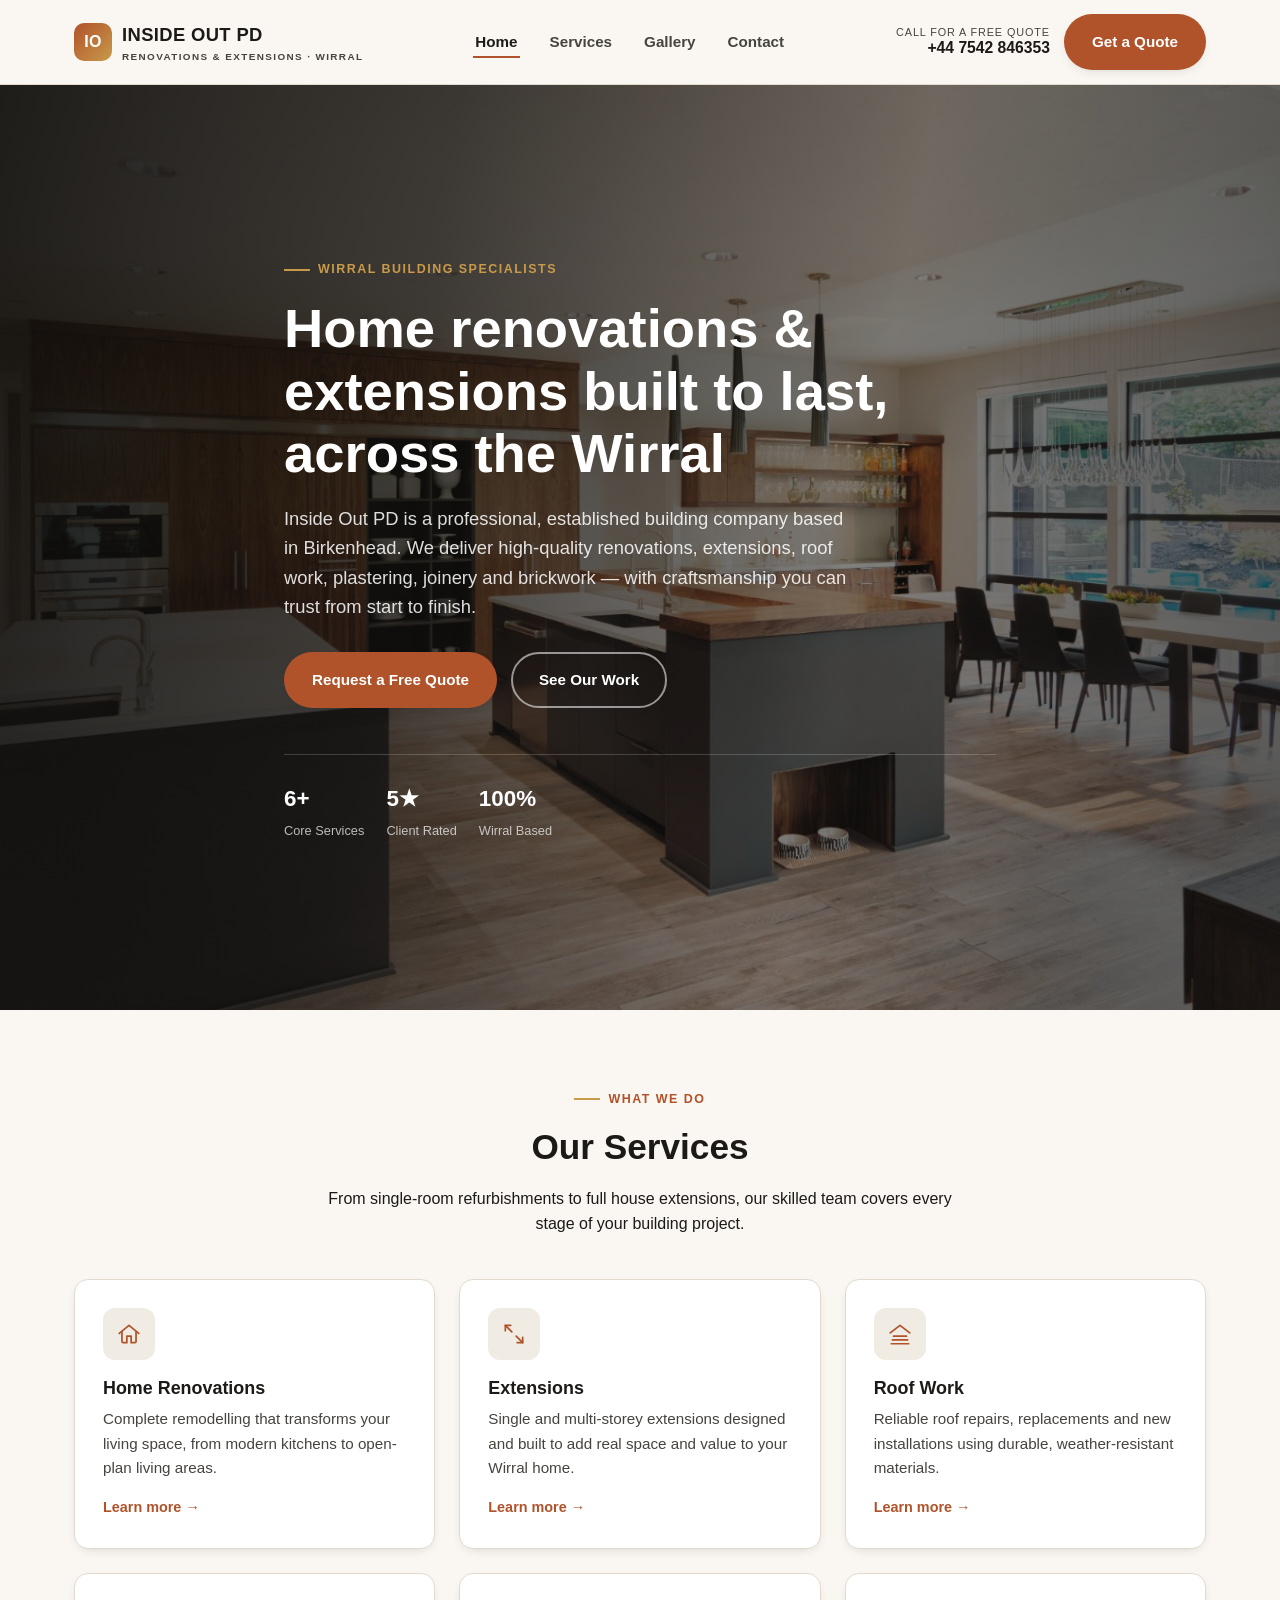
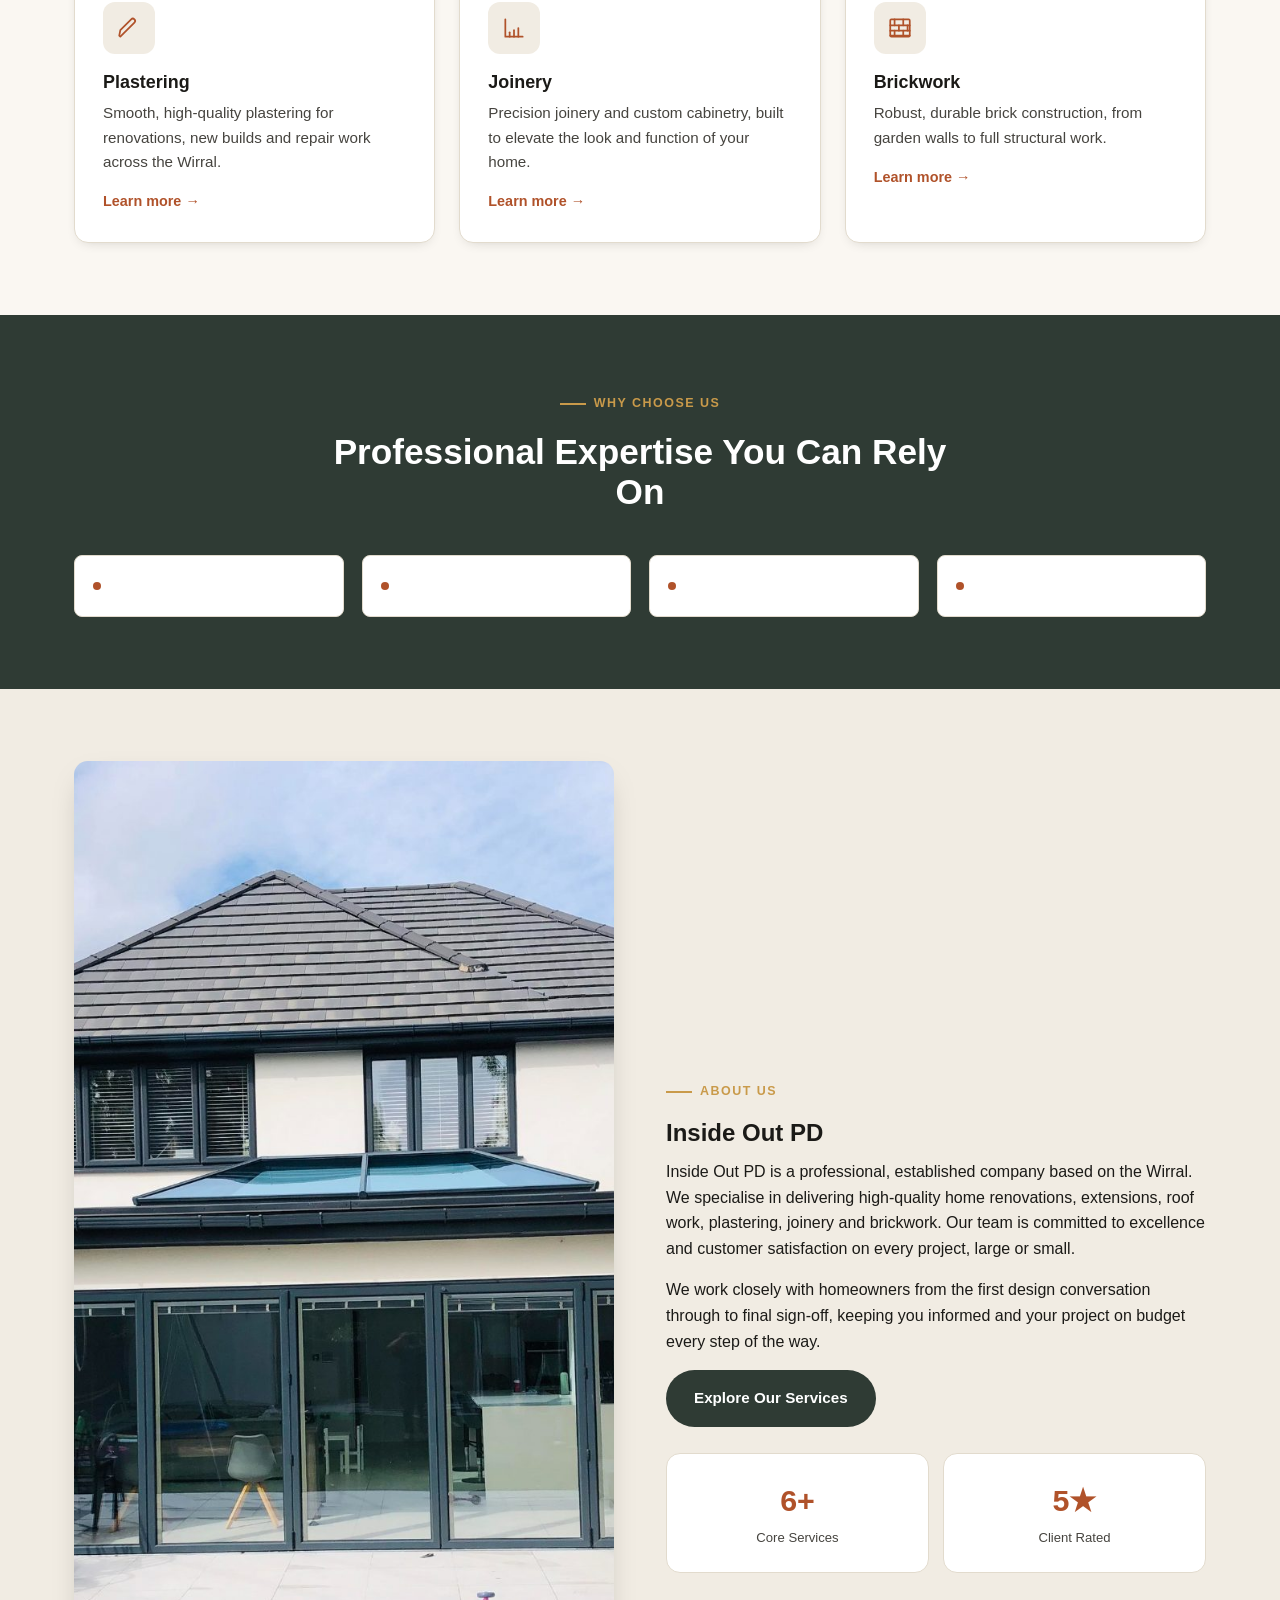
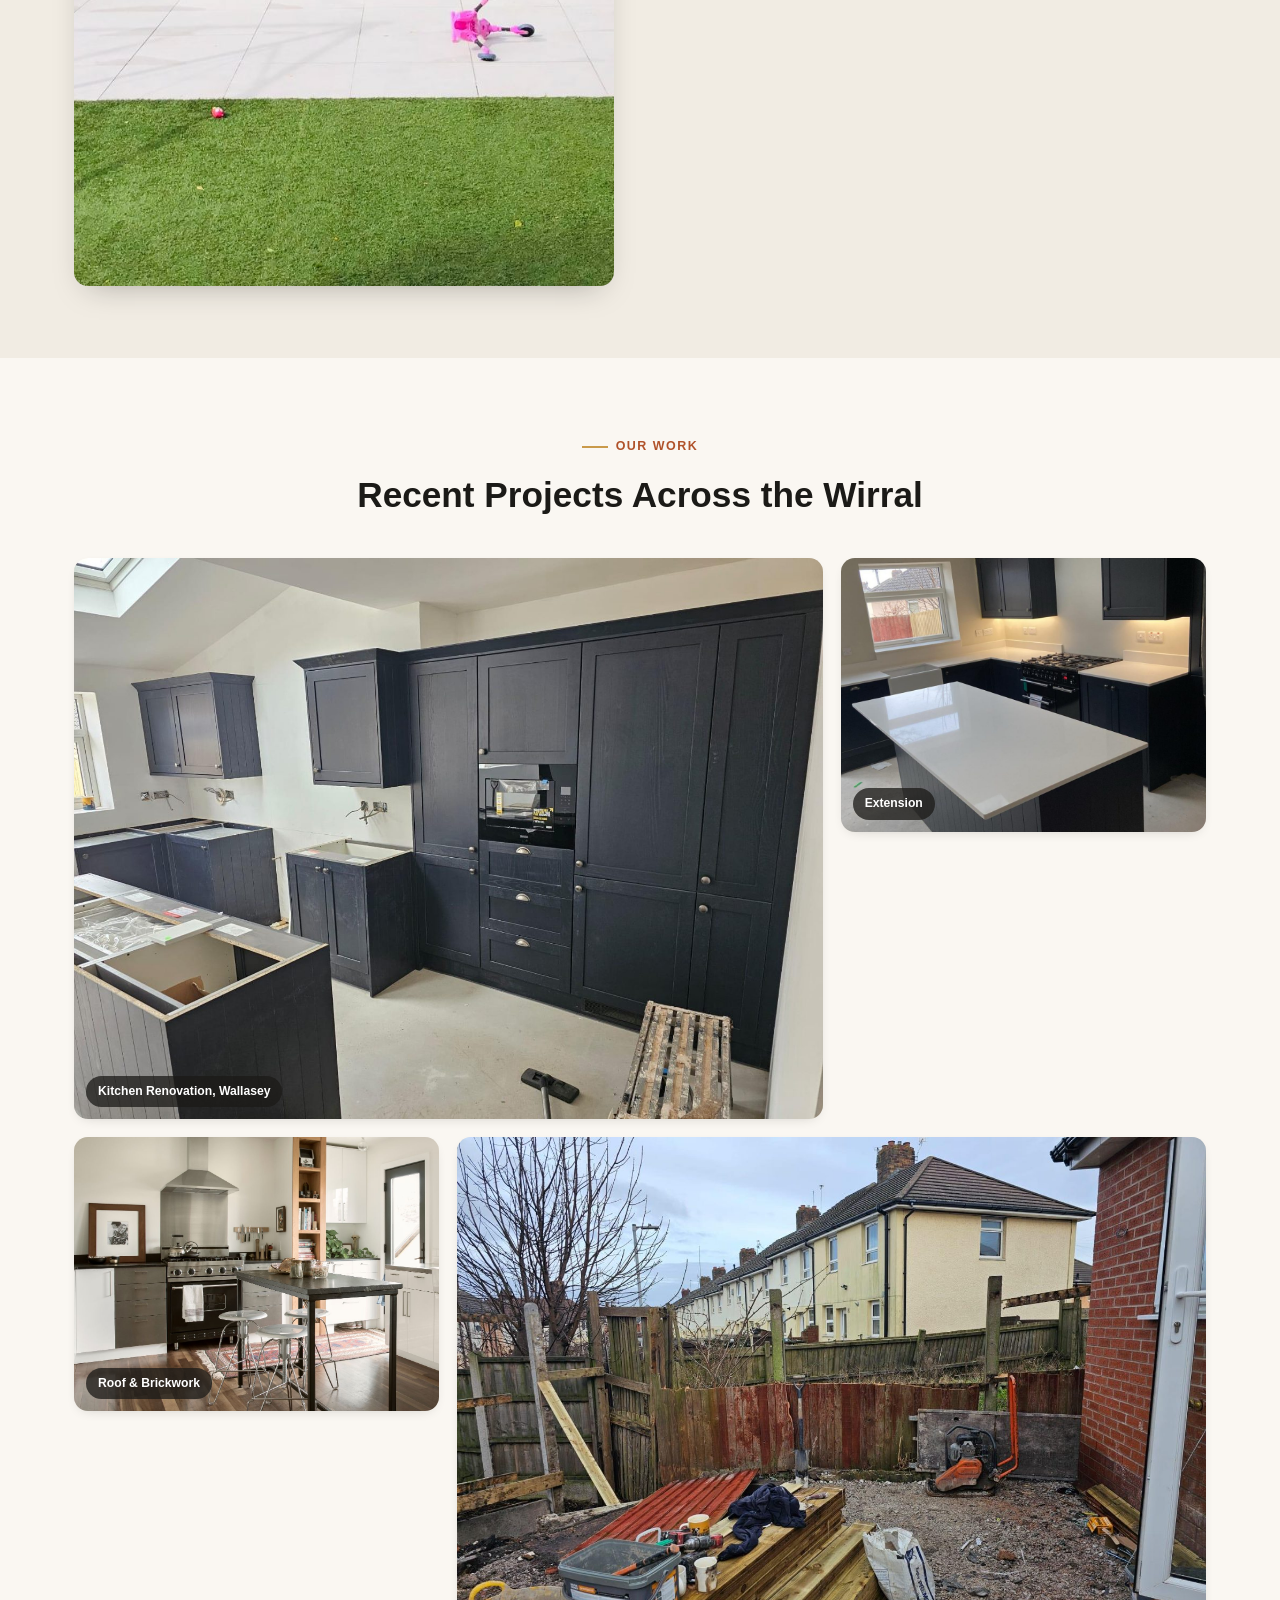
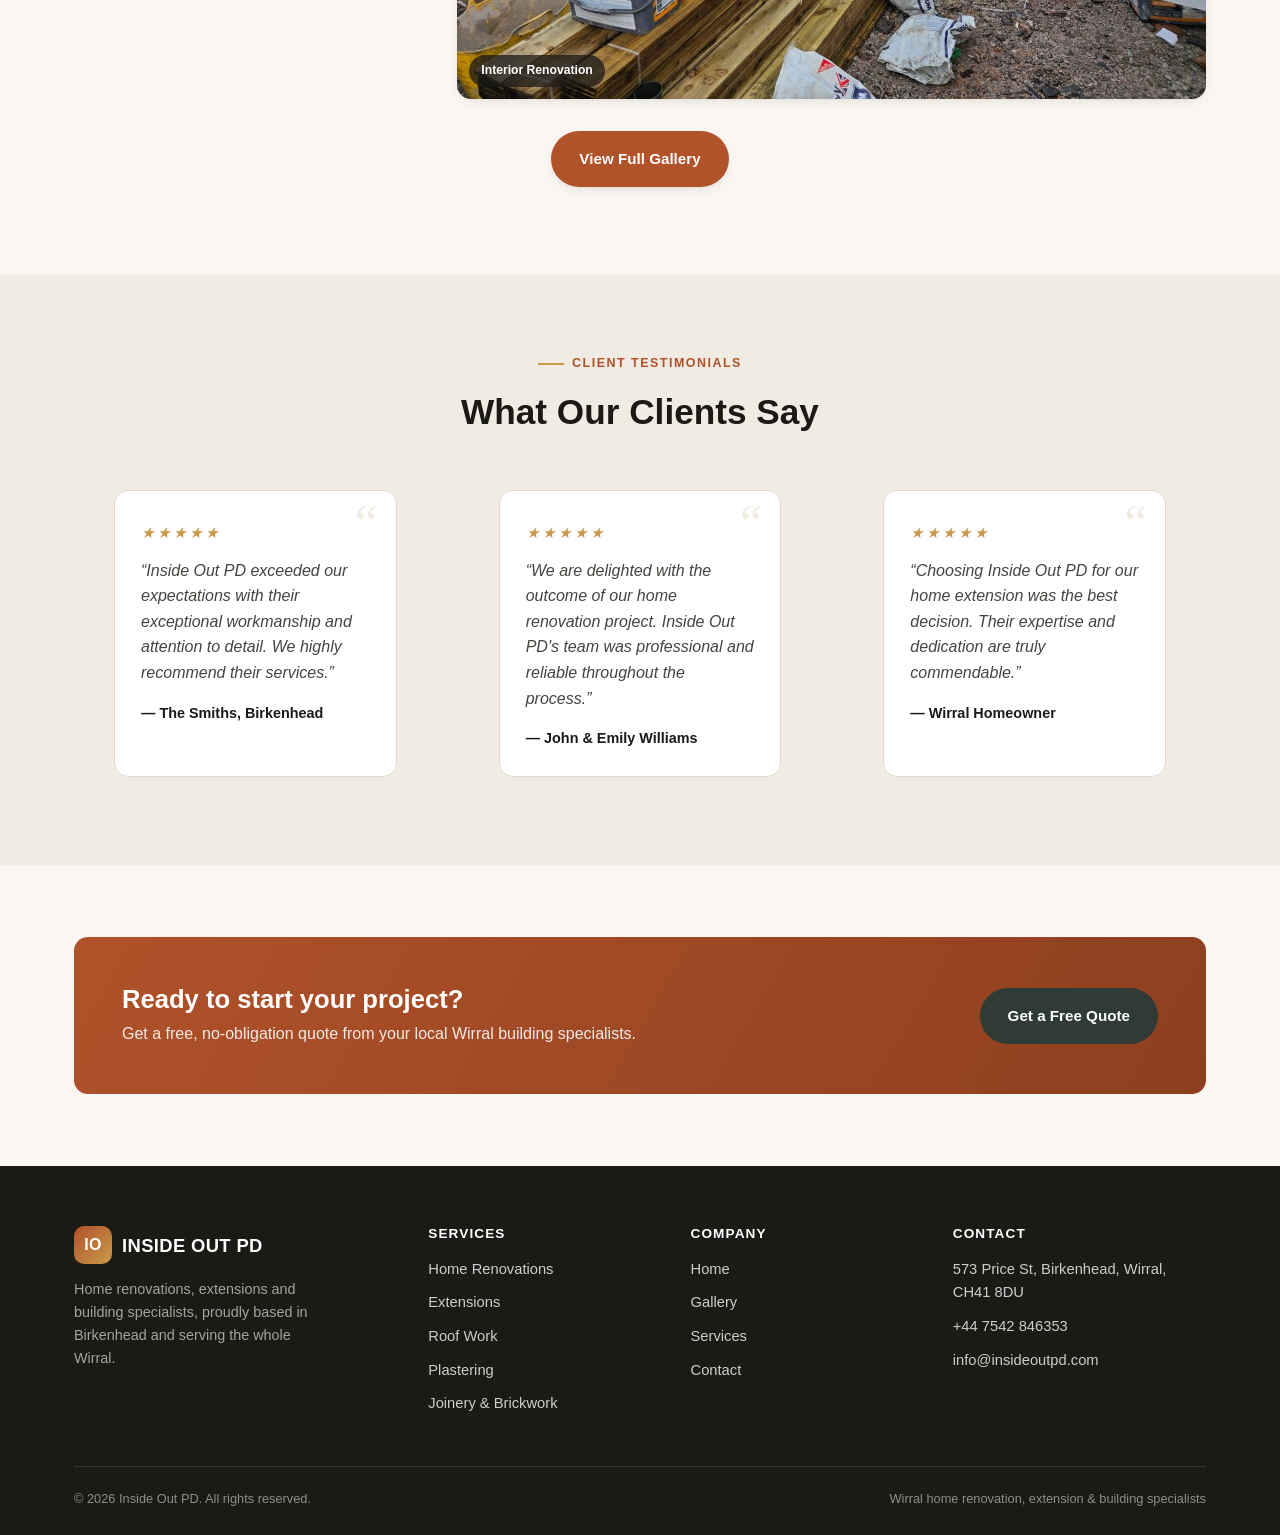
==== commit b12316ba: "Add motion, SVG icons and micro-interactions for a more professional feel - Replace emoji service/co" ====
--- a/index.html
+++ b/index.html
@@ -163,56 +163,56 @@
         <a class="btn btn-outline" href="/gallery.html">See Our Work</a>
       </div>
       <div class="hero-trust">
-        <div><strong>6+</strong><span>Core Services</span></div>
-        <div><strong>5★</strong><span>Client Rated</span></div>
-        <div><strong>100%</strong><span>Wirral Based</span></div>
+        <div><strong data-count-to="6" data-count-suffix="+">6+</strong><span>Core Services</span></div>
+        <div><strong data-count-to="5" data-count-suffix="★">5★</strong><span>Client Rated</span></div>
+        <div><strong data-count-to="100" data-count-suffix="%">100%</strong><span>Wirral Based</span></div>
       </div>
     </div>
   </section>
 
   <section aria-labelledby="services-heading">
     <div class="wrap">
-      <div class="section-head center">
+      <div class="section-head center" data-reveal>
         <p class="eyebrow">What We Do</p>
         <h2 id="services-heading">Our Services</h2>
         <p>From single-room refurbishments to full house extensions, our skilled team covers every stage of your building project.</p>
       </div>
       <div class="grid grid-3">
-        <article class="card service-card">
-          <div class="icon" aria-hidden="true">🏠</div>
+        <article class="card service-card" data-reveal>
+          <div class="icon"><svg viewBox="0 0 24 24" fill="none" stroke="currentColor" stroke-width="1.6" stroke-linecap="round" stroke-linejoin="round" aria-hidden="true"><path d="M3 11.5 12 4l9 7.5"/><path d="M5.5 10v9a1 1 0 0 0 1 1H10v-6h4v6h3.5a1 1 0 0 0 1-1v-9"/></svg></div>
           <h3>Home Renovations</h3>
           <p>Complete remodelling that transforms your living space, from modern kitchens to open-plan living areas.</p>
-          <a href="/services.html#renovations">Learn more →</a>
-        </article>
-        <article class="card service-card">
-          <div class="icon" aria-hidden="true">📐</div>
+          <a href="/services.html#renovations">Learn more <span class="arrow">→</span></a>
+        </article>
+        <article class="card service-card" data-reveal>
+          <div class="icon"><svg viewBox="0 0 24 24" fill="none" stroke="currentColor" stroke-width="1.6" stroke-linecap="round" stroke-linejoin="round" aria-hidden="true"><path d="M9 4H4v5"/><path d="M4 4l6 6"/><path d="M15 20h5v-5"/><path d="M20 20l-6-6"/></svg></div>
           <h3>Extensions</h3>
           <p>Single and multi-storey extensions designed and built to add real space and value to your Wirral home.</p>
-          <a href="/services.html#extensions">Learn more →</a>
-        </article>
-        <article class="card service-card">
-          <div class="icon" aria-hidden="true">🏗️</div>
+          <a href="/services.html#extensions">Learn more <span class="arrow">→</span></a>
+        </article>
+        <article class="card service-card" data-reveal>
+          <div class="icon"><svg viewBox="0 0 24 24" fill="none" stroke="currentColor" stroke-width="1.6" stroke-linecap="round" stroke-linejoin="round" aria-hidden="true"><path d="M3 11 12 4l9 7"/><path d="M6 14h12"/><path d="M5 17.5h14"/><path d="M4 21h16"/></svg></div>
           <h3>Roof Work</h3>
           <p>Reliable roof repairs, replacements and new installations using durable, weather-resistant materials.</p>
-          <a href="/services.html#roofing">Learn more →</a>
-        </article>
-        <article class="card service-card">
-          <div class="icon" aria-hidden="true">🧱</div>
+          <a href="/services.html#roofing">Learn more <span class="arrow">→</span></a>
+        </article>
+        <article class="card service-card" data-reveal>
+          <div class="icon"><svg viewBox="0 0 24 24" fill="none" stroke="currentColor" stroke-width="1.6" stroke-linecap="round" stroke-linejoin="round" aria-hidden="true"><path d="M4 20l3-3 10-10a2 2 0 1 0-3-3L4 14l-1 5 1 1z"/></svg></div>
           <h3>Plastering</h3>
           <p>Smooth, high-quality plastering for renovations, new builds and repair work across the Wirral.</p>
-          <a href="/services.html#plastering">Learn more →</a>
-        </article>
-        <article class="card service-card">
-          <div class="icon" aria-hidden="true">🪚</div>
+          <a href="/services.html#plastering">Learn more <span class="arrow">→</span></a>
+        </article>
+        <article class="card service-card" data-reveal>
+          <div class="icon"><svg viewBox="0 0 24 24" fill="none" stroke="currentColor" stroke-width="1.6" stroke-linecap="round" stroke-linejoin="round" aria-hidden="true"><path d="M4 4v16h16"/><path d="M8 20v-4"/><path d="M12 20v-6"/><path d="M16 20v-8"/></svg></div>
           <h3>Joinery</h3>
           <p>Precision joinery and custom cabinetry, built to elevate the look and function of your home.</p>
-          <a href="/services.html#joinery">Learn more →</a>
-        </article>
-        <article class="card service-card">
-          <div class="icon" aria-hidden="true">🧰</div>
+          <a href="/services.html#joinery">Learn more <span class="arrow">→</span></a>
+        </article>
+        <article class="card service-card" data-reveal>
+          <div class="icon"><svg viewBox="0 0 24 24" fill="none" stroke="currentColor" stroke-width="1.6" stroke-linecap="round" stroke-linejoin="round" aria-hidden="true"><rect x="3" y="4" width="18" height="16" rx="1"/><path d="M3 9.5h18M3 14.5h18M3 19h18"/><path d="M7 4v5.5M15 4v5.5M11 9.5v5M19 9.5v5M7 14.5v5M15 14.5v5"/></svg></div>
           <h3>Brickwork</h3>
           <p>Robust, durable brick construction, from garden walls to full structural work.</p>
-          <a href="/services.html#brickwork">Learn more →</a>
+          <a href="/services.html#brickwork">Learn more <span class="arrow">→</span></a>
         </article>
       </div>
     </div>
@@ -220,7 +220,7 @@
 
   <section class="section-dark" aria-labelledby="expertise-heading">
     <div class="wrap">
-      <div class="section-head center">
+      <div class="section-head center" data-reveal>
         <p class="eyebrow">Why Choose Us</p>
         <h2 id="expertise-heading">Professional Expertise You Can Rely On</h2>
       </div>
@@ -235,18 +235,18 @@
 
   <section class="section-alt" aria-labelledby="about-heading">
     <div class="wrap about-grid">
-      <div class="about-media">
+      <div class="about-media" data-reveal>
         <img src="/images/about.jpg" alt="Inside Out PD tradesperson completing renovation work on a Wirral property" width="900" height="1125" loading="lazy">
       </div>
-      <div>
+      <div data-reveal>
         <p class="eyebrow">About Us</p>
         <h2 id="about-heading">Inside Out PD</h2>
         <p>Inside Out PD is a professional, established company based on the Wirral. We specialise in delivering high-quality home renovations, extensions, roof work, plastering, joinery and brickwork. Our team is committed to excellence and customer satisfaction on every project, large or small.</p>
         <p>We work closely with homeowners from the first design conversation through to final sign-off, keeping you informed and your project on budget every step of the way.</p>
         <a class="btn btn-dark" href="/services.html">Explore Our Services</a>
         <div class="about-stats">
-          <div class="stat"><strong>6+</strong><span>Core Services</span></div>
-          <div class="stat"><strong>5★</strong><span>Client Rated</span></div>
+          <div class="stat" data-reveal><strong data-count-to="6" data-count-suffix="+">6+</strong><span>Core Services</span></div>
+          <div class="stat" data-reveal><strong data-count-to="5" data-count-suffix="★">5★</strong><span>Client Rated</span></div>
         </div>
       </div>
     </div>
@@ -254,15 +254,15 @@
 
   <section aria-labelledby="work-heading">
     <div class="wrap">
-      <div class="section-head center">
+      <div class="section-head center" data-reveal>
         <p class="eyebrow">Our Work</p>
         <h2 id="work-heading">Recent Projects Across the Wirral</h2>
       </div>
       <div class="gallery-grid">
-        <div class="gallery-item wide"><img src="/images/work-1.jpg" alt="Kitchen renovation project completed by Inside Out PD in Wallasey" loading="lazy"><span class="tag">Kitchen Renovation, Wallasey</span></div>
-        <div class="gallery-item"><img src="/images/work-2.jpg" alt="House extension build by Inside Out PD on the Wirral" loading="lazy"><span class="tag">Extension</span></div>
-        <div class="gallery-item"><img src="/images/work-4.jpg" alt="Roofing and brickwork project by Inside Out PD" loading="lazy"><span class="tag">Roof &amp; Brickwork</span></div>
-        <div class="gallery-item wide"><img src="/images/work-5.jpg" alt="Plastering and interior finish by Inside Out PD" loading="lazy"><span class="tag">Interior Renovation</span></div>
+        <div class="gallery-item wide" data-reveal><img src="/images/work-1.jpg" alt="Kitchen renovation project completed by Inside Out PD in Wallasey" loading="lazy"><span class="tag">Kitchen Renovation, Wallasey</span></div>
+        <div class="gallery-item" data-reveal><img src="/images/work-2.jpg" alt="House extension build by Inside Out PD on the Wirral" loading="lazy"><span class="tag">Extension</span></div>
+        <div class="gallery-item" data-reveal><img src="/images/work-4.jpg" alt="Roofing and brickwork project by Inside Out PD" loading="lazy"><span class="tag">Roof &amp; Brickwork</span></div>
+        <div class="gallery-item wide" data-reveal><img src="/images/work-5.jpg" alt="Plastering and interior finish by Inside Out PD" loading="lazy"><span class="tag">Interior Renovation</span></div>
       </div>
       <p style="text-align:center; margin-top:32px;"><a class="btn btn-primary" href="/gallery.html">View Full Gallery</a></p>
     </div>
@@ -270,22 +270,22 @@
 
   <section class="section-alt" aria-labelledby="testimonials-heading">
     <div class="wrap">
-      <div class="section-head center">
+      <div class="section-head center" data-reveal>
         <p class="eyebrow">Client Testimonials</p>
         <h2 id="testimonials-heading">What Our Clients Say</h2>
       </div>
       <div class="testimonial-grid">
-        <blockquote class="testimonial-card">
+        <blockquote class="testimonial-card" data-reveal>
           <p class="stars" aria-hidden="true">★★★★★</p>
           <p>“Inside Out PD exceeded our expectations with their exceptional workmanship and attention to detail. We highly recommend their services.”</p>
           <footer>— The Smiths, Birkenhead</footer>
         </blockquote>
-        <blockquote class="testimonial-card">
+        <blockquote class="testimonial-card" data-reveal>
           <p class="stars" aria-hidden="true">★★★★★</p>
           <p>“We are delighted with the outcome of our home renovation project. Inside Out PD's team was professional and reliable throughout the process.”</p>
           <footer>— John &amp; Emily Williams</footer>
         </blockquote>
-        <blockquote class="testimonial-card">
+        <blockquote class="testimonial-card" data-reveal>
           <p class="stars" aria-hidden="true">★★★★★</p>
           <p>“Choosing Inside Out PD for our home extension was the best decision. Their expertise and dedication are truly commendable.”</p>
           <footer>— Wirral Homeowner</footer>
--- a/css/style.css
+++ b/css/style.css
@@ -101,6 +101,12 @@
   background: rgba(250, 247, 242, 0.92);
   backdrop-filter: saturate(160%) blur(10px);
   border-bottom: 1px solid var(--line);
+  box-shadow: 0 0 0 rgba(27, 26, 23, 0);
+  transition: box-shadow .25s ease, border-color .25s ease;
+}
+.site-header.is-scrolled {
+  border-bottom-color: transparent;
+  box-shadow: 0 8px 24px -18px rgba(27, 26, 23, 0.45);
 }
 .site-header .wrap {
   display: flex;
@@ -199,8 +205,10 @@
 /* ---------- Hero ---------- */
 .hero {
   position: relative;
-  color: #fff;
-  background: linear-gradient(180deg, rgba(19,18,16,.68), rgba(19,18,16,.82)), var(--ink) center/cover;
+  z-index: 0;
+  overflow: hidden;
+  color: #fff;
+  background: var(--ink);
 }
 .hero-media {
   position: absolute;
@@ -211,6 +219,12 @@
   width: 100%;
   height: 100%;
   object-fit: cover;
+}
+.hero-media::after {
+  content: "";
+  position: absolute;
+  inset: 0;
+  background: linear-gradient(100deg, rgba(15,14,12,.92) 0%, rgba(15,14,12,.78) 32%, rgba(15,14,12,.5) 65%, rgba(15,14,12,.68) 100%);
 }
 .hero .wrap {
   padding-top: 96px;
@@ -304,6 +318,15 @@
   border-radius: var(--radius);
   padding: 28px;
   box-shadow: var(--shadow-sm);
+  transition: transform .25s ease, box-shadow .25s ease, border-color .25s ease;
+}
+.service-card {
+  transition: transform .25s ease, box-shadow .25s ease, border-color .25s ease;
+}
+.service-card:hover {
+  transform: translateY(-6px);
+  border-color: rgba(176, 82, 42, 0.35);
+  box-shadow: 0 20px 36px -22px rgba(27, 26, 23, 0.4);
 }
 .service-card .icon {
   width: 52px;
@@ -314,12 +337,28 @@
   display: grid;
   place-items: center;
   margin-bottom: 18px;
-  font-size: 1.4rem;
+  transition: background-color .25s ease, color .25s ease, transform .25s ease;
+}
+.service-card .icon svg { width: 26px; height: 26px; }
+.service-card:hover .icon {
+  background: var(--brand);
+  color: #fff;
+  transform: scale(1.08);
 }
 .service-card h3 { font-size: 1.12rem; }
 .service-card p { color: var(--ink-soft); font-size: 0.95rem; margin-bottom: 14px; }
-.service-card a { font-weight: 700; color: var(--brand); text-decoration: none; font-size: 0.9rem; }
+.service-card a {
+  font-weight: 700;
+  color: var(--brand);
+  text-decoration: none;
+  font-size: 0.9rem;
+  display: inline-flex;
+  align-items: center;
+  gap: 4px;
+}
+.service-card a .arrow { display: inline-block; transition: transform .2s ease; }
 .service-card a:hover { text-decoration: underline; }
+.service-card a:hover .arrow { transform: translateX(3px); }
 
 .stat-row {
   display: flex;
@@ -333,7 +372,9 @@
   border-radius: var(--radius);
   padding: 22px;
   text-align: center;
-}
+  transition: transform .25s ease, box-shadow .25s ease;
+}
+.stat:hover { transform: translateY(-4px); box-shadow: 0 16px 30px -22px rgba(27, 26, 23, 0.4); }
 .stat strong { display: block; font-size: 1.9rem; color: var(--brand); }
 .stat span { font-size: 0.82rem; color: var(--ink-soft); }
 
@@ -442,11 +483,31 @@
   gap: 22px;
 }
 .testimonial-card {
+  position: relative;
   background: #fff;
   border: 1px solid var(--line);
   border-radius: var(--radius);
-  padding: 26px;
-}
+  padding: 30px 26px 26px;
+  transition: transform .25s ease, box-shadow .25s ease;
+}
+.testimonial-card:hover {
+  transform: translateY(-4px);
+  box-shadow: 0 20px 36px -24px rgba(27, 26, 23, 0.4);
+}
+.testimonial-card::before {
+  content: "\201C";
+  position: absolute;
+  top: 6px;
+  right: 18px;
+  font-size: 3.2rem;
+  line-height: 1;
+  font-family: Georgia, serif;
+  color: var(--paper-alt);
+  z-index: 0;
+}
+.testimonial-card .stars,
+.testimonial-card p,
+.testimonial-card footer { position: relative; z-index: 1; }
 .testimonial-card .stars { color: var(--gold); letter-spacing: 2px; margin-bottom: 12px; font-size: .95rem; }
 .testimonial-card p { font-style: italic; color: var(--ink-soft); }
 .testimonial-card footer { font-weight: 700; font-size: 0.9rem; margin-top: 12px; }
@@ -564,7 +625,9 @@
   width: 38px; height: 38px; border-radius: 9px;
   background: rgba(255,255,255,0.14);
   display: grid; place-items: center; flex: none;
-}
+  color: var(--gold);
+}
+.contact-info-list .ico svg { width: 18px; height: 18px; }
 .social-row { display: flex; gap: 10px; margin-top: 22px; }
 .social-row a {
   width: 38px; height: 38px; border-radius: 50%;
@@ -670,6 +733,30 @@
 .visually-hidden {
   position: absolute; width: 1px; height: 1px; overflow: hidden;
   clip: rect(0 0 0 0); white-space: nowrap;
+}
+
+/* ---------- Scroll reveal ---------- */
+/* JS adds [data-reveal] targets + .is-visible on intersect. CSS-only fallback: */
+[data-reveal] {
+  opacity: 0;
+  transform: translateY(18px);
+  transition: opacity .5s ease, transform .5s ease;
+  transition-delay: var(--reveal-delay, 0s);
+}
+[data-reveal].is-visible { opacity: 1; transform: translateY(0); }
+
+@media (prefers-reduced-motion: reduce) {
+  [data-reveal] {
+    opacity: 1;
+    transform: none;
+    transition: none;
+  }
+  .service-card,
+  .testimonial-card,
+  .stat,
+  .gallery-item img,
+  .btn { transition: none !important; }
+  html { scroll-behavior: auto; }
 }
 
 /* ---------- Responsive ---------- */
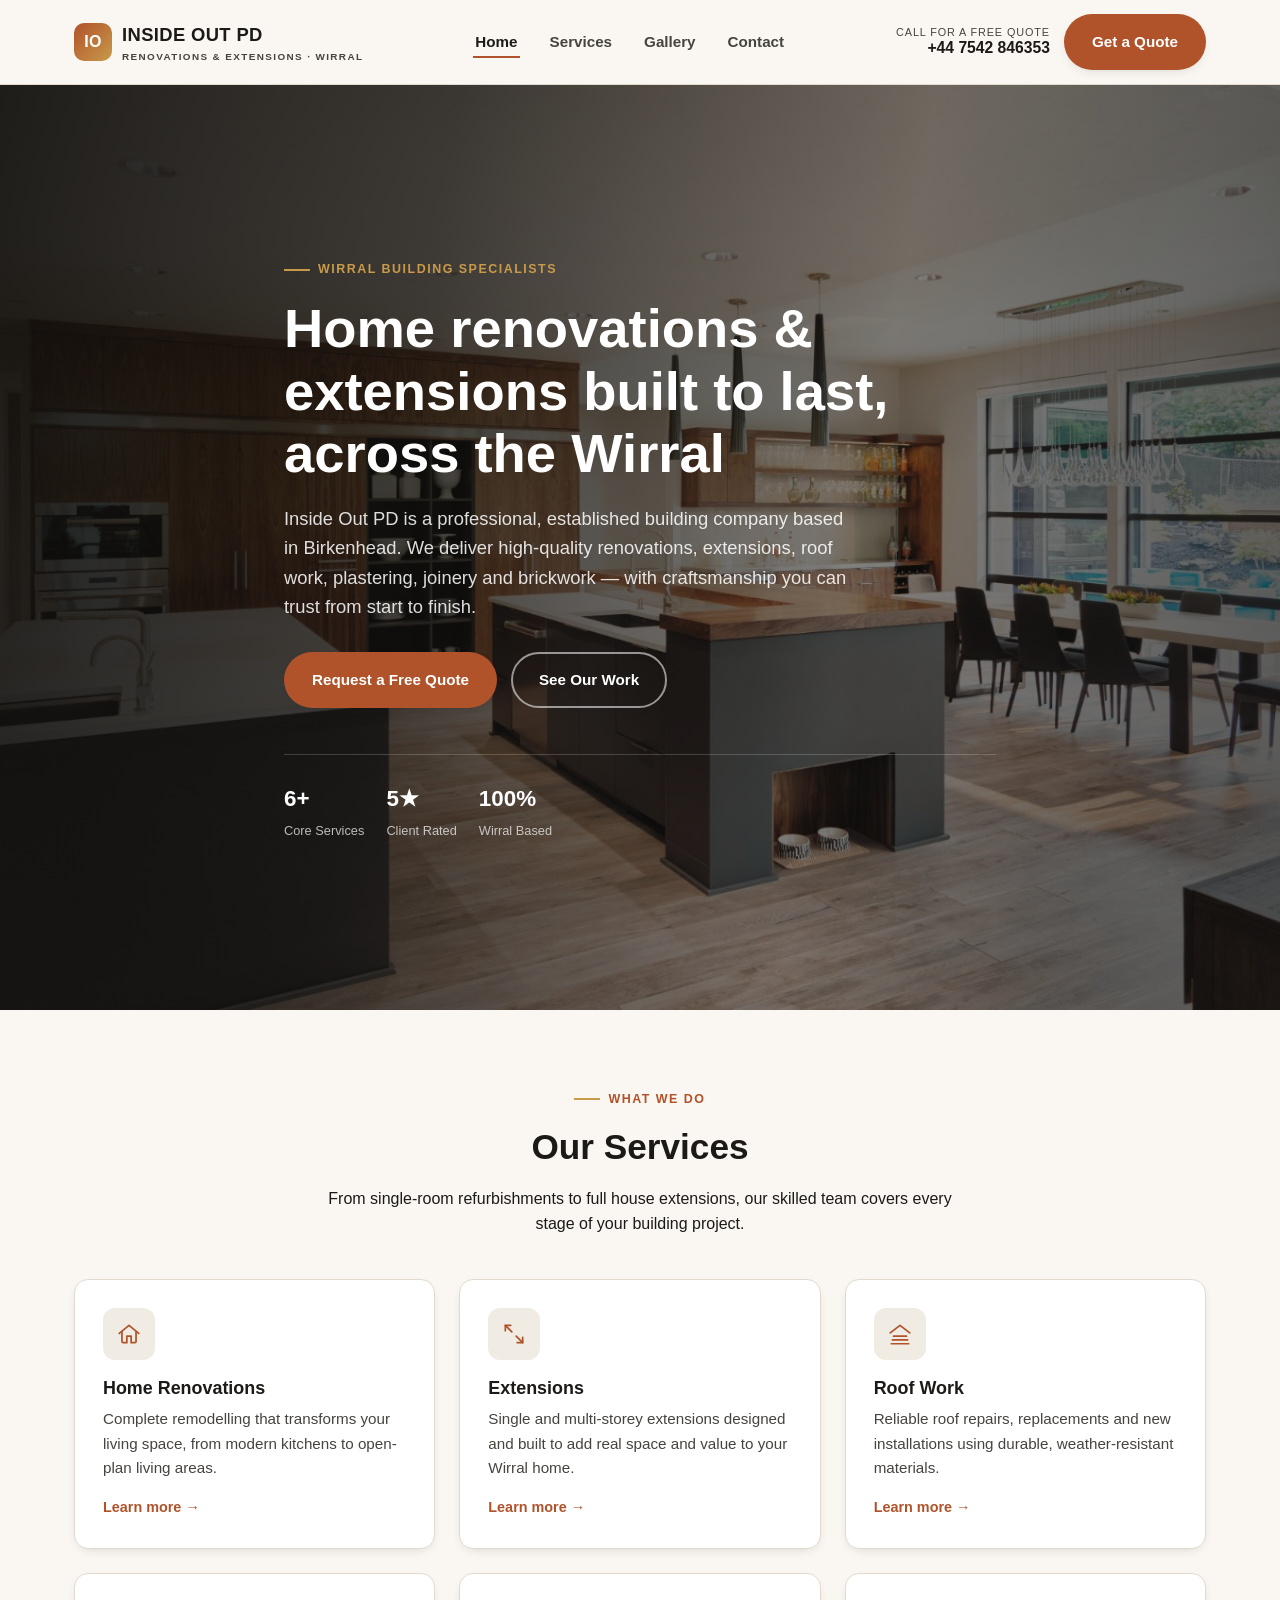
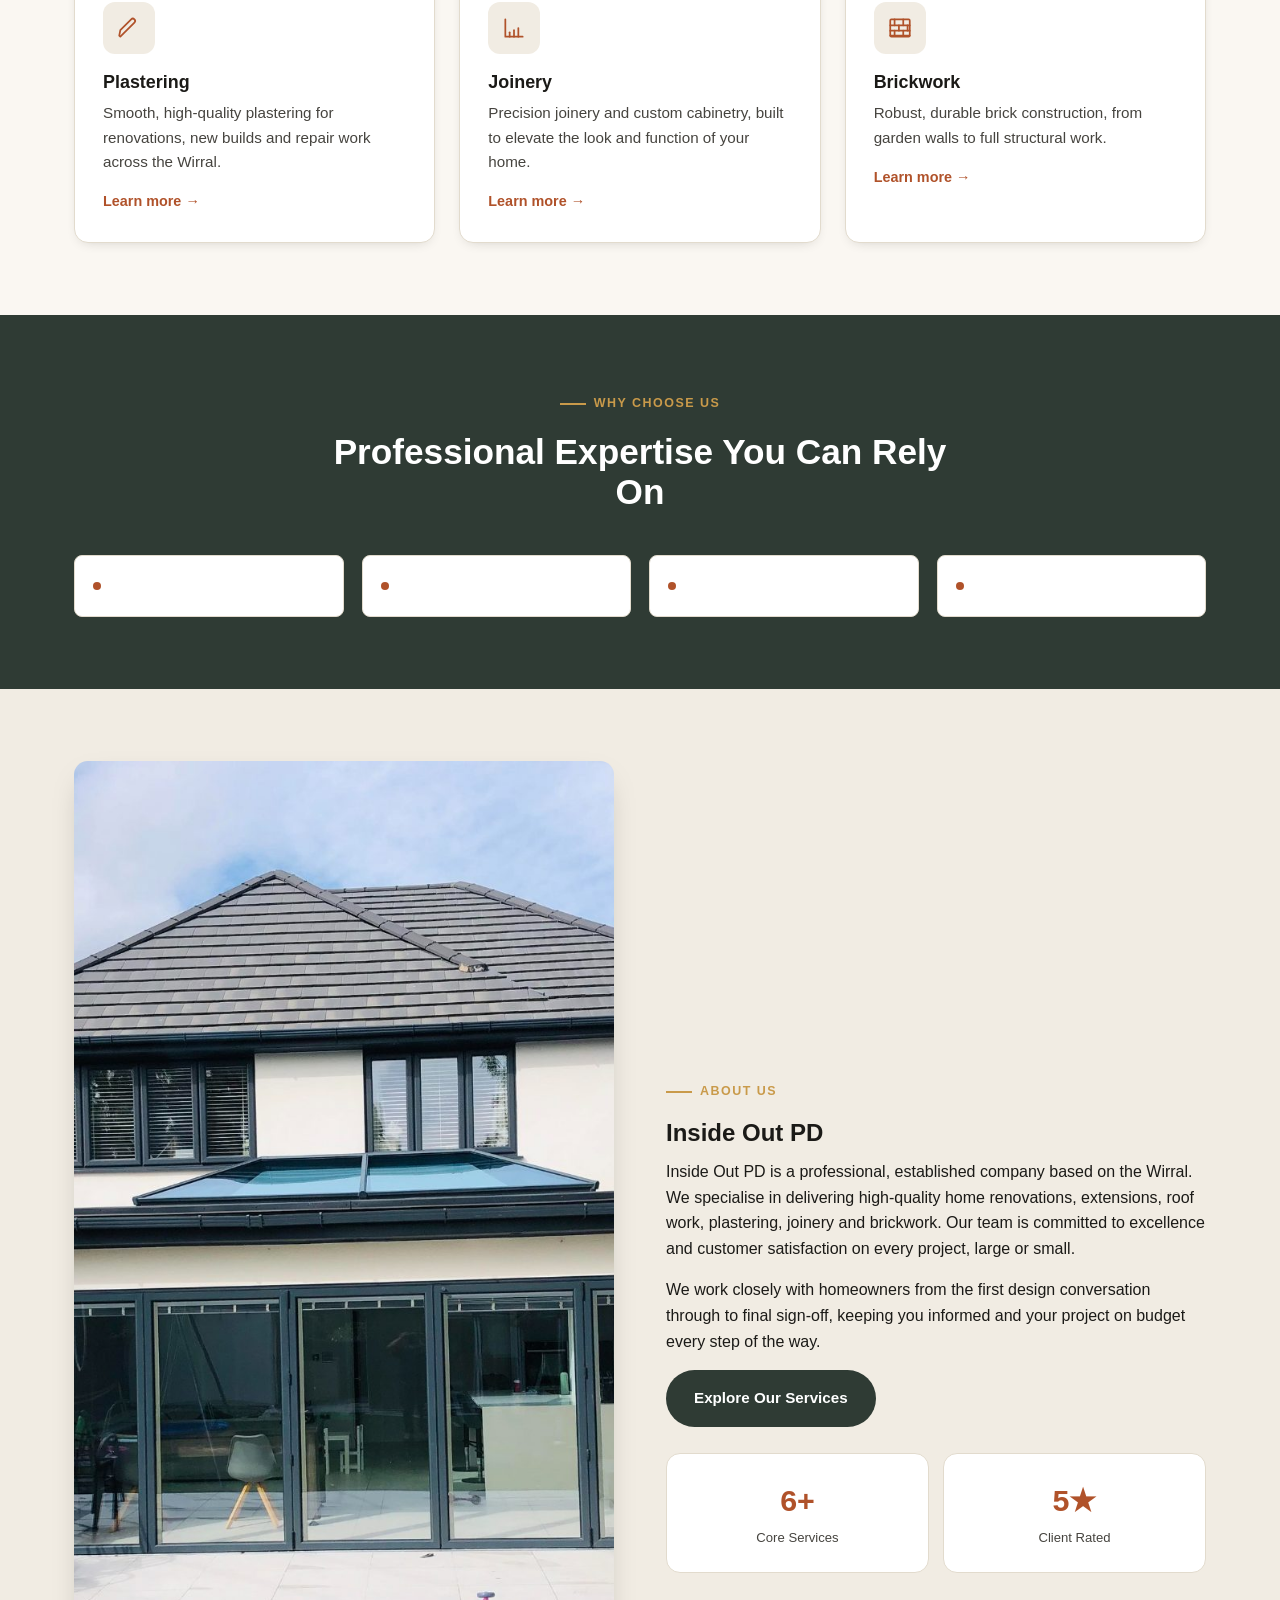
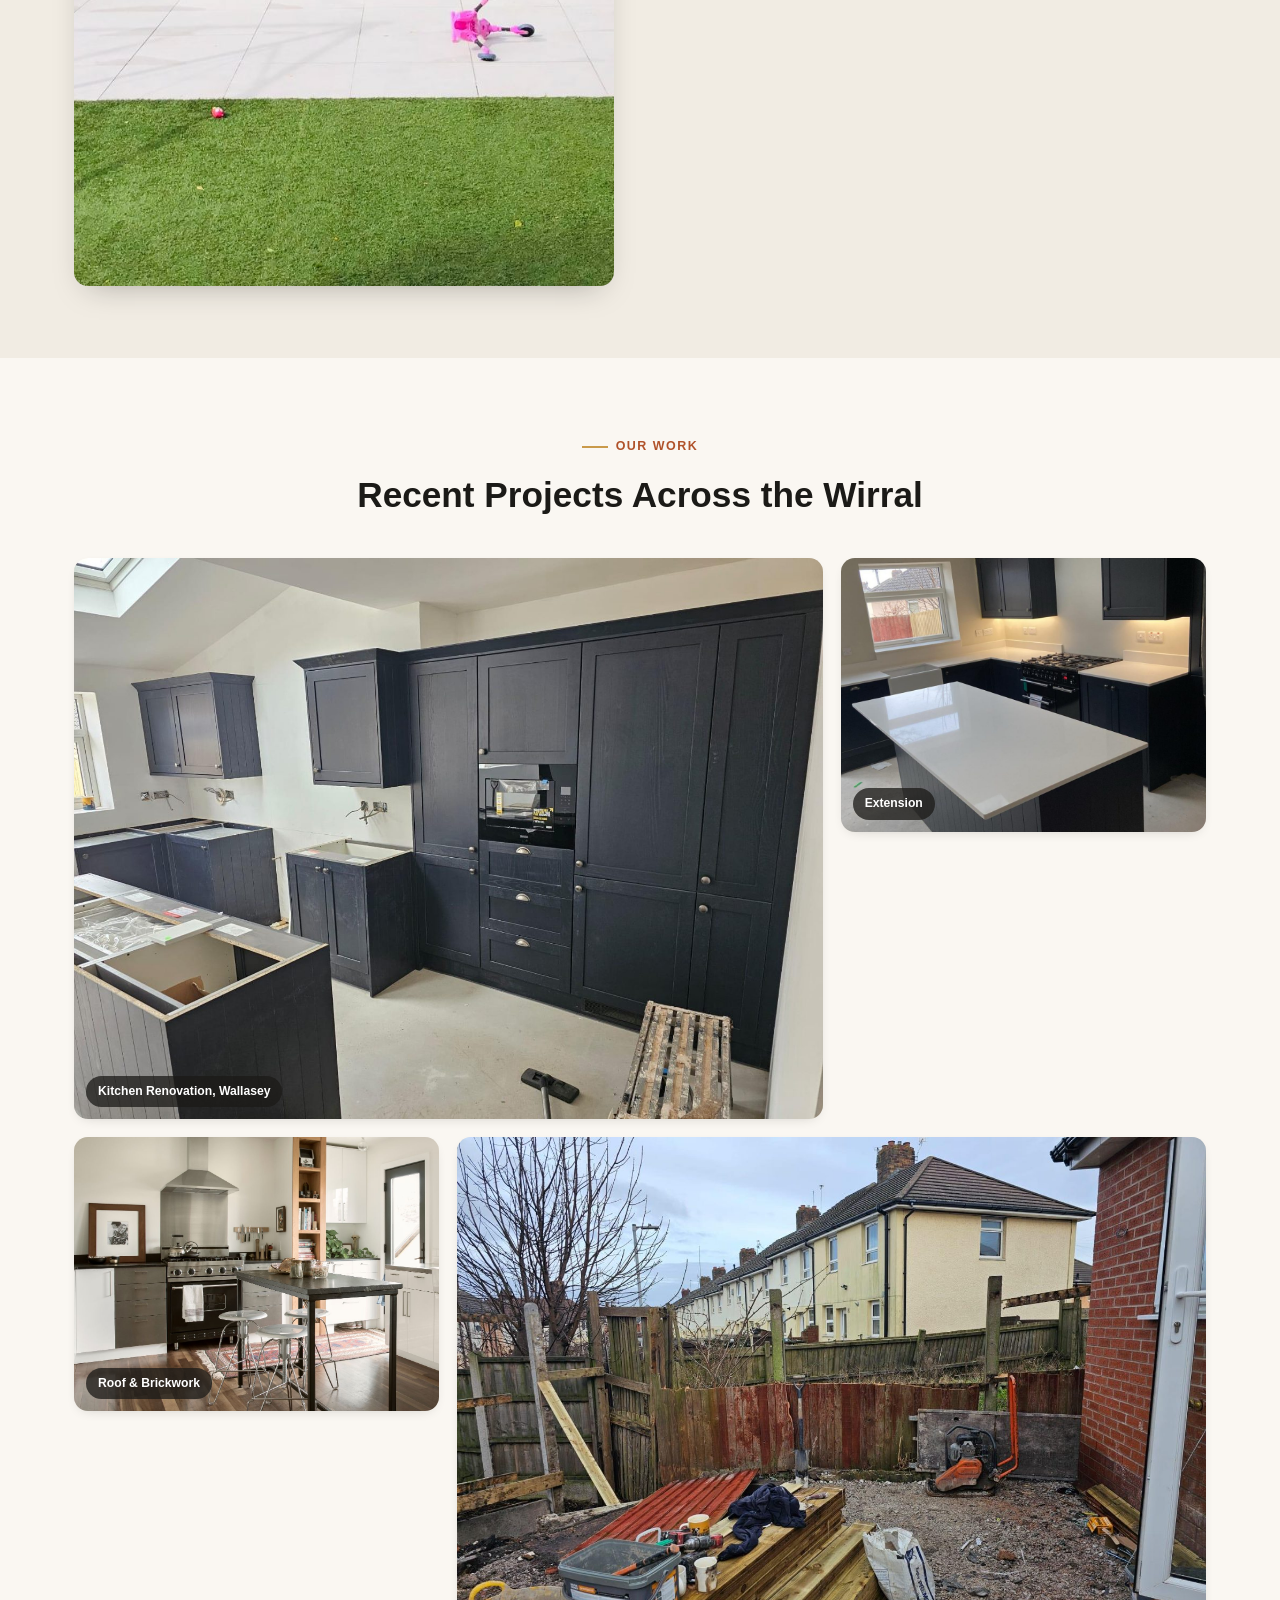
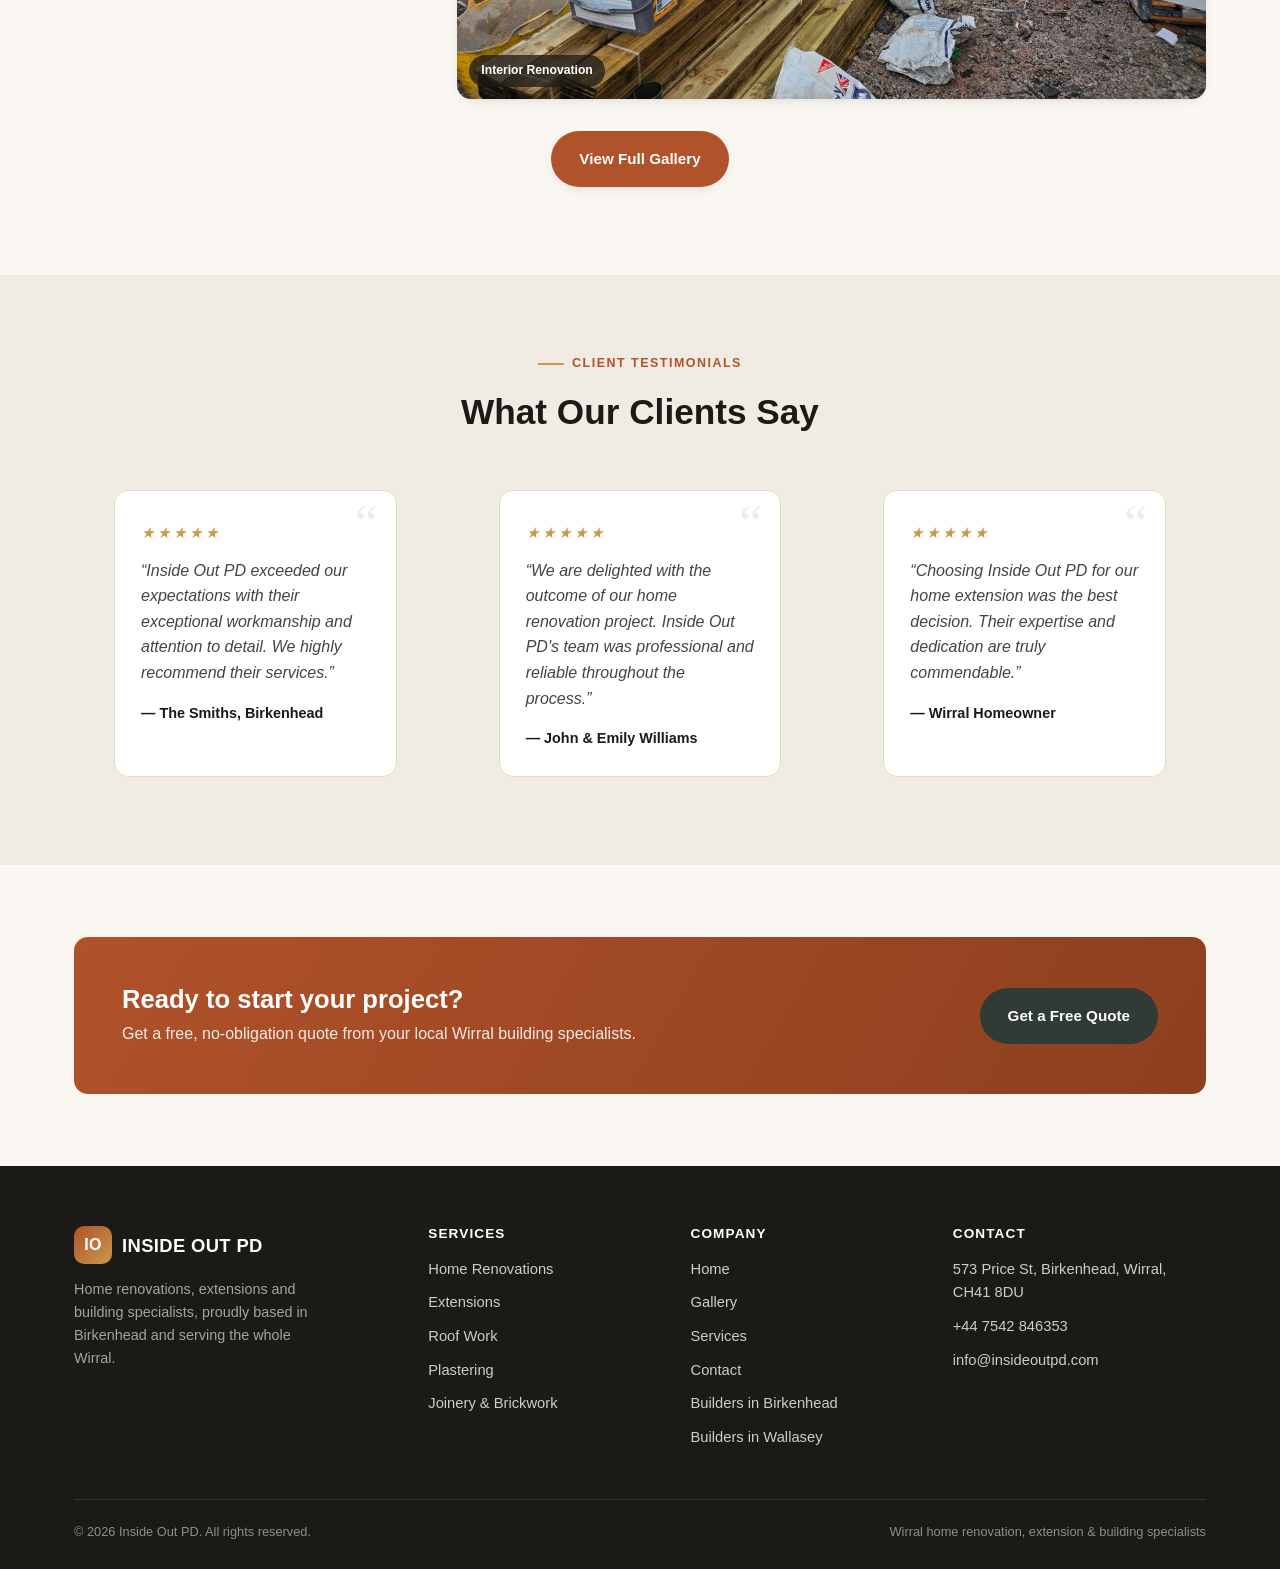
==== commit 5a564927: "Add Birkenhead and Wallasey location pages (local SEO trial) Two genuinely differentiated location p" ====
--- a/index.html
+++ b/index.html
@@ -335,6 +335,8 @@
           <li><a href="/gallery.html">Gallery</a></li>
           <li><a href="/services.html">Services</a></li>
           <li><a href="/contact.html">Contact</a></li>
+          <li><a href="/birkenhead-builders.html">Builders in Birkenhead</a></li>
+          <li><a href="/wallasey-builders.html">Builders in Wallasey</a></li>
         </ul>
       </div>
       <div>
